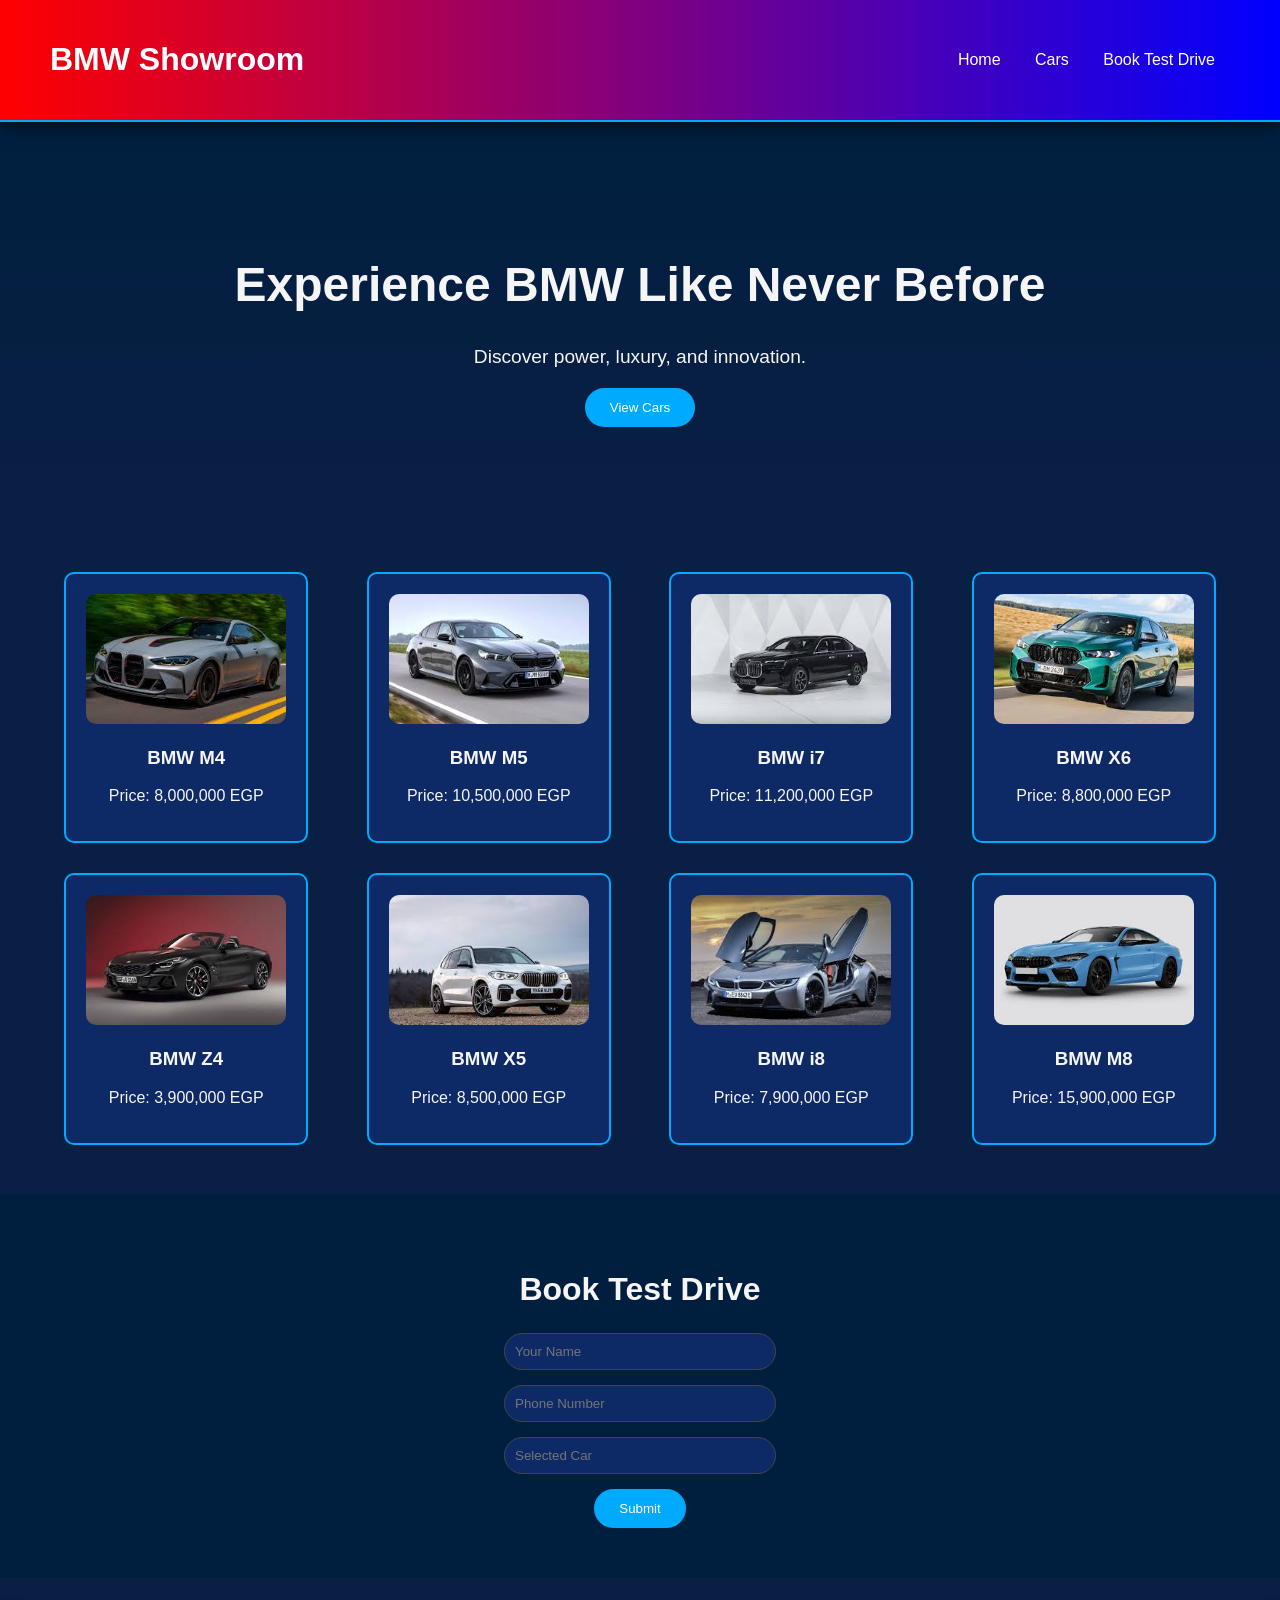
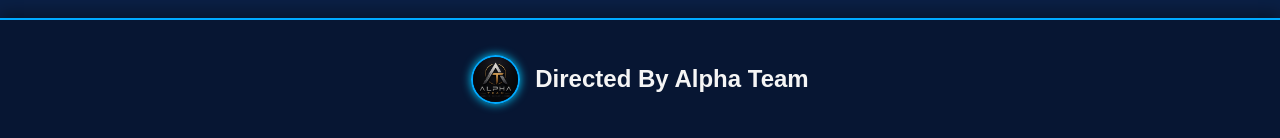
==== index.html @ 8eb16bd1 "Add files via upload" ====
<!DOCTYPE html>
<html lang="en">
<head>
<meta charset="UTF-8">
<meta name="viewport" content="width=device-width, initial-scale=1.0">
<title>BMW Showroom</title>
<link rel="stylesheet" href="style.css">
</head>

<body>

<div id="loader">
<img src="bmw.png">
<div class="loading-bar"></div>
</div>

<header>
<h1>BMW Showroom</h1>
<nav>
<a href="#">Home</a>
<a href="#cars">Cars</a>
<a href="#book">Book Test Drive</a>
</nav>
</header>

<section class="hero">
<h2>Experience BMW Like Never Before</h2>
<p>Discover power, luxury, and innovation.</p>

<button onclick="document.getElementById('cars').scrollIntoView({behavior:'smooth'})">
View Cars
</button>
</section>

<section id="cars" class="cars">

<div class="car" onmouseenter="showDetails(this,'BMW M4')">
<img src="M4.jpg">
<h3>BMW M4</h3>
<p>Price: 8,000,000 EGP</p>
<div class="details"></div>
</div>

<div class="car" onmouseenter="showDetails(this,'BMW M5')">
<img src="M5.jpg">
<h3>BMW M5</h3>
<p>Price: 10,500,000 EGP</p>
<div class="details"></div>
</div>

<div class="car" onmouseenter="showDetails(this,'BMW i7')">
<img src=" I7.jpg">
<h3>BMW i7</h3>
<p>Price: 11,200,000 EGP</p>
<div class="details"></div>
</div>

<div class="car" onmouseenter="showDetails(this,'BMW X6')">
<img src="X6.jpg">
<h3>BMW X6</h3>
<p>Price: 8,800,000 EGP</p>
<div class="details"></div>
</div>

<div class="car" onmouseenter="showDetails(this,'BMW Z4')">
<img src="Z4.jpg">
<h3>BMW Z4</h3>
<p>Price: 3,900,000 EGP</p>
<div class="details"></div>
</div>

<div class="car" onmouseenter="showDetails(this,'BMW X5')">
<img src="X5.jpg">
<h3>BMW X5</h3>
<p>Price: 8,500,000 EGP</p>
<div class="details"></div>
</div>

<div class="car" onmouseenter="showDetails(this,'BMW i8')">
<img src="I8.jpg">
<h3>BMW i8</h3>
<p>Price: 7,900,000 EGP</p>
<div class="details"></div>
</div>

<div class="car" onmouseenter="showDetails(this,'BMW M8')">
<img src="M8.jpg">
<h3>BMW M8</h3>
<p>Price: 15,900,000 EGP</p>
<div class="details"></div>
</div>

</section>

<section id="book" class="booking">

<h2>Book Test Drive</h2>

<form action="book.php" method="post">

<input type="text" name="name" placeholder="Your Name" required>
<input type="text" name="phone" placeholder="Phone Number" required>
<input type="text" name="car" id="carInput" placeholder="Selected Car" required>

<button type="submit">Submit</button>

</form>

</section>

<footer>
<div class="footer-content">
<img src="logo.jpg" alt="logo">
<h2>Directed By Alpha Team</h2>
</div>
</footer>
 
<div id="popup" class="popup">
    <div class="popup-box">
        <h2>🚗 Car Booked Successfully!</h2>
        <p>Your BMW has been reserved.</p>
        <button onclick="closePopup()">OK</button>
    </div>
</div>

<script>

function showDetails(element, car){

let info="";

switch(car){
case "BMW M4":
info="Engine: 3.0L Twin Turbo | 503 HP | 0-100: 3.8s";
break;

case "BMW M5":
info="4.4L V8 Twin Turbo | 617 HP | 0-100: 3.2s";
break;

case "BMW i7":
info="Electric Luxury Sedan | Range: 625 km | 536 HP";
break;

case "BMW X6":
info="Sport SUV | 335 HP | 3.0L Turbo";
break;

case "BMW Z4":
info="Roadster | 255 HP | 2.0L Turbo";
break;

case "BMW X5":
info="Luxury SUV | 375 HP | 3.0L Turbo";
break;

case "BMW i8":
info="Hybrid Supercar | 369 HP";
break;

case "BMW M8":
info="V8 Twin Turbo | 617 HP | 0-100: 3.0s";
break;
}

document.querySelectorAll(".details").forEach(d=>{
d.style.display="none";
d.innerHTML="";
});

let box = element.querySelector(".details");
box.innerHTML = info;
box.style.display = "block";

document.getElementById("carInput").value = car;
}
 
window.addEventListener("load",function(){
setTimeout(function(){
document.getElementById("loader").style.display="none";
},1200);
});
 
function showPopup(){
document.getElementById("popup").style.display="flex";

setTimeout(()=>{
window.location.href="index.html";
},3000);
}

function closePopup(){
document.getElementById("popup").style.display="none";
}
 
const params = new URLSearchParams(window.location.search);

if(params.get("success") == "1"){
showPopup();
}

</script>

</body>
</html>
---- style.css ----
body{
margin:0;
font-family:Arial,sans-serif;
background:#0a1f44;
color:whitesmoke;
scroll-behavior:smooth;
}

a{
text-decoration:none;
color:white;
}
 
header{
display:flex;
justify-content:space-between;
align-items:center;
padding:20px 50px;
background:linear-gradient(90deg,#ff0000,#0000ff);
position:sticky;
top:0;
z-index:1000;
border-bottom:2px solid #00aaff;
backdrop-filter:blur(8px);
box-shadow:0 5px 15px rgba(0,0,0,0.5);
}

header h1{
color:white;
}

nav a{
color:white;
margin:0 15px;
transition:0.3s;
}

nav a:hover{
color:#00aaff;
}

/* HERO */
.hero{
height:400px;
display:flex;
flex-direction:column;
justify-content:center;
align-items:center;
background:linear-gradient(#001f3f,#0a1f44);
animation:fadeIn 4s;
text-align:center;
}

.hero h2{
font-size:3rem;
margin-bottom:15px;
}

.hero p{
font-size:1.2rem;
margin-bottom:20px;
}

.hero button{
background:#00aaff;
border:none;
padding:12px 25px;
color:white;
cursor:pointer;
border-radius:50px;
transition:0.4s;
position:relative;
overflow:hidden;
}

.hero button:hover{
background:#3ab0ff;
transform:scale(1.05);
}

button::after{
content:"";
position:absolute;
left:-100%;
top:0;
width:100%;
height:100%;
background:rgba(255,255,255,0.2);
transition:0.5s;
}

button:hover::after{
left:100%;
}

 
.cars{
display:grid;
grid-template-columns:repeat(4,1fr);
gap:30px;
padding:50px;
justify-items:center;
}

.car{
background:#0d2a66;
padding:20px;
border-radius:10px;
text-align:center;
transition:transform 0.3s,box-shadow 0.3s;
border:2px solid #00aaff;
animation:carFade 4s ease forwards;
opacity:0;
cursor:pointer;
position:relative;
}

.car:nth-child(1){animation-delay:0.1s;}
.car:nth-child(2){animation-delay:0.2s;}
.car:nth-child(3){animation-delay:0.3s;}
.car:nth-child(4){animation-delay:0.4s;}
.car:nth-child(5){animation-delay:0.5s;}
.car:nth-child(6){animation-delay:0.6s;}
.car:nth-child(7){animation-delay:0.7s;}
.car:nth-child(8){animation-delay:0.8s;}

.car:hover{
transform:scale(1.05);
box-shadow:0 0 25px #00ccff;
}

.car img{
width:200px;
height:130px;
object-fit:cover;
border-radius:10px;
transition:0.3s;
}

.car img:hover{
filter:brightness(1.3);
box-shadow:0 0 20px #00ccff;
}
 
.details{
display:none;
margin-top:12px;
padding:12px;
background:rgba(0,0,0,0.35);
border:1px solid #00aaff;
border-radius:10px;
font-size:13px;
line-height:1.6;
color:#e6f7ff;
animation:detailsFade 0.4s ease;
box-shadow:0 0 15px rgba(0,170,255,0.2);
}

@keyframes detailsFade{
from{opacity:0;transform:translateY(-10px);}
to{opacity:1;transform:translateY(0);}
}
 
.car.active{
box-shadow:0 0 25px #00ccff;
border-color:#3ab0ff;
}
 
.booking{
text-align:center;
padding:50px;
background:#001f3f;
}

.booking h2{
margin-bottom:25px;
font-size:2rem;
}

.booking form{
display:flex;
flex-direction:column;
align-items:center;
gap:15px;
}

.booking input{
padding:10px;
width:250px;
border-radius:50px;
border:1px solid #444;
background:#0d2a66;
color:white;
transition:0.3s;
}

.booking input:hover{
transform:scale(1.05);
}

.booking input:focus{
border-color:#00aaff;
outline:none;
}

.booking button{
background:#00aaff;
border:none;
padding:12px 25px;
color:white;
cursor:pointer;
border-radius:50px;
transition:0.4s;
}

.booking button:hover{
background:#3ab0ff;
transform:scale(1.05);
}
 
footer{
text-align:center;
padding:25px;
background:#071633;
margin-top:40px;
border-top:2px solid #00aaff;
box-shadow:0 -5px 15px rgba(0,0,0,0.4);
}

.footer-content{
display:flex;
justify-content:center;
align-items:center;
gap:15px;
}

.footer-content img{
width:45px;
height:45px;
object-fit:contain;
border-radius:50%;
border:2px solid #00aaff;
box-shadow:0 0 10px #00ccff;
}
 
::-webkit-scrollbar{
width:10px;
}

::-webkit-scrollbar-track{
background:#0a1f44;
}

::-webkit-scrollbar-thumb{
background:#00aaff;
border-radius:10px;
}

::-webkit-scrollbar-thumb:hover{
background:#3ab0ff;
}
 
@keyframes fadeIn{
from{opacity:0;}
to{opacity:1;}
}

@keyframes carFade{
from{opacity:0;transform:translateY(40px);}
to{opacity:1;transform:translateY(0);}
}
 
#loader{
position:fixed;
top:0;
left:0;
width:100%;
height:100%;
background:#0a1f44;
display:flex;
flex-direction:column;
justify-content:center;
align-items:center;
z-index:3000;
transition:opacity 0.5s;
}

#loader img{
width:130px;
margin-bottom:30px;
animation:logoFade 2s ease-in-out infinite;
}

.loading-bar{
width:220px;
height:4px;
background:#1a3c6b;
border-radius:5px;
overflow:hidden;
position:relative;
}

.loading-bar::before{
content:"";
position:absolute;
left:-100%;
top:0;
width:100%;
height:100%;
background:#00aaff;
animation:loading 1.5s linear infinite;
}

@keyframes loading{
0%{left:-100%;}
100%{left:100%;}
}

@keyframes logoFade{
0%{opacity:0.4; transform:scale(0.9);}
50%{opacity:1; transform:scale(1);}
100%{opacity:0.4; transform:scale(0.9);}
}
 

.popup{
position:fixed;
top:0;
left:0;
width:100%;
height:100%;
background:rgba(0,0,0,0.75);
display:none;
justify-content:center;
align-items:center;
z-index:9999;
backdrop-filter:blur(6px);
}

.popup-box{
background:linear-gradient(135deg,#0d2a66,#071633);
padding:35px;
border-radius:15px;
text-align:center;
border:2px solid #00aaff;
box-shadow:0 0 25px #00ccff, 0 0 40px rgba(255,0,0,0.2);
animation:pop 0.3s ease;
min-width:280px;
}

.popup-box h2{
color:white;
margin-bottom:10px;
font-size:20px;
text-shadow:0 0 10px #00aaff;
}

.popup-box p{
color:#aaa;
margin-bottom:20px;
font-size:14px;
}

.popup-box button{
padding:10px 25px;
border:none;
border-radius:30px;
background:linear-gradient(90deg,#ff0000,#0000ff);
color:white;
cursor:pointer;
transition:0.3s;
box-shadow:0 0 10px #00aaff;
}

.popup-box button:hover{
transform:scale(1.05);
box-shadow:0 0 20px #00ccff;
}

@keyframes pop{
from{transform:scale(0.5);opacity:0;}
to{transform:scale(1);opacity:1;}
}
 
@media (max-width:900px){
.cars{
grid-template-columns:1fr;
}
}
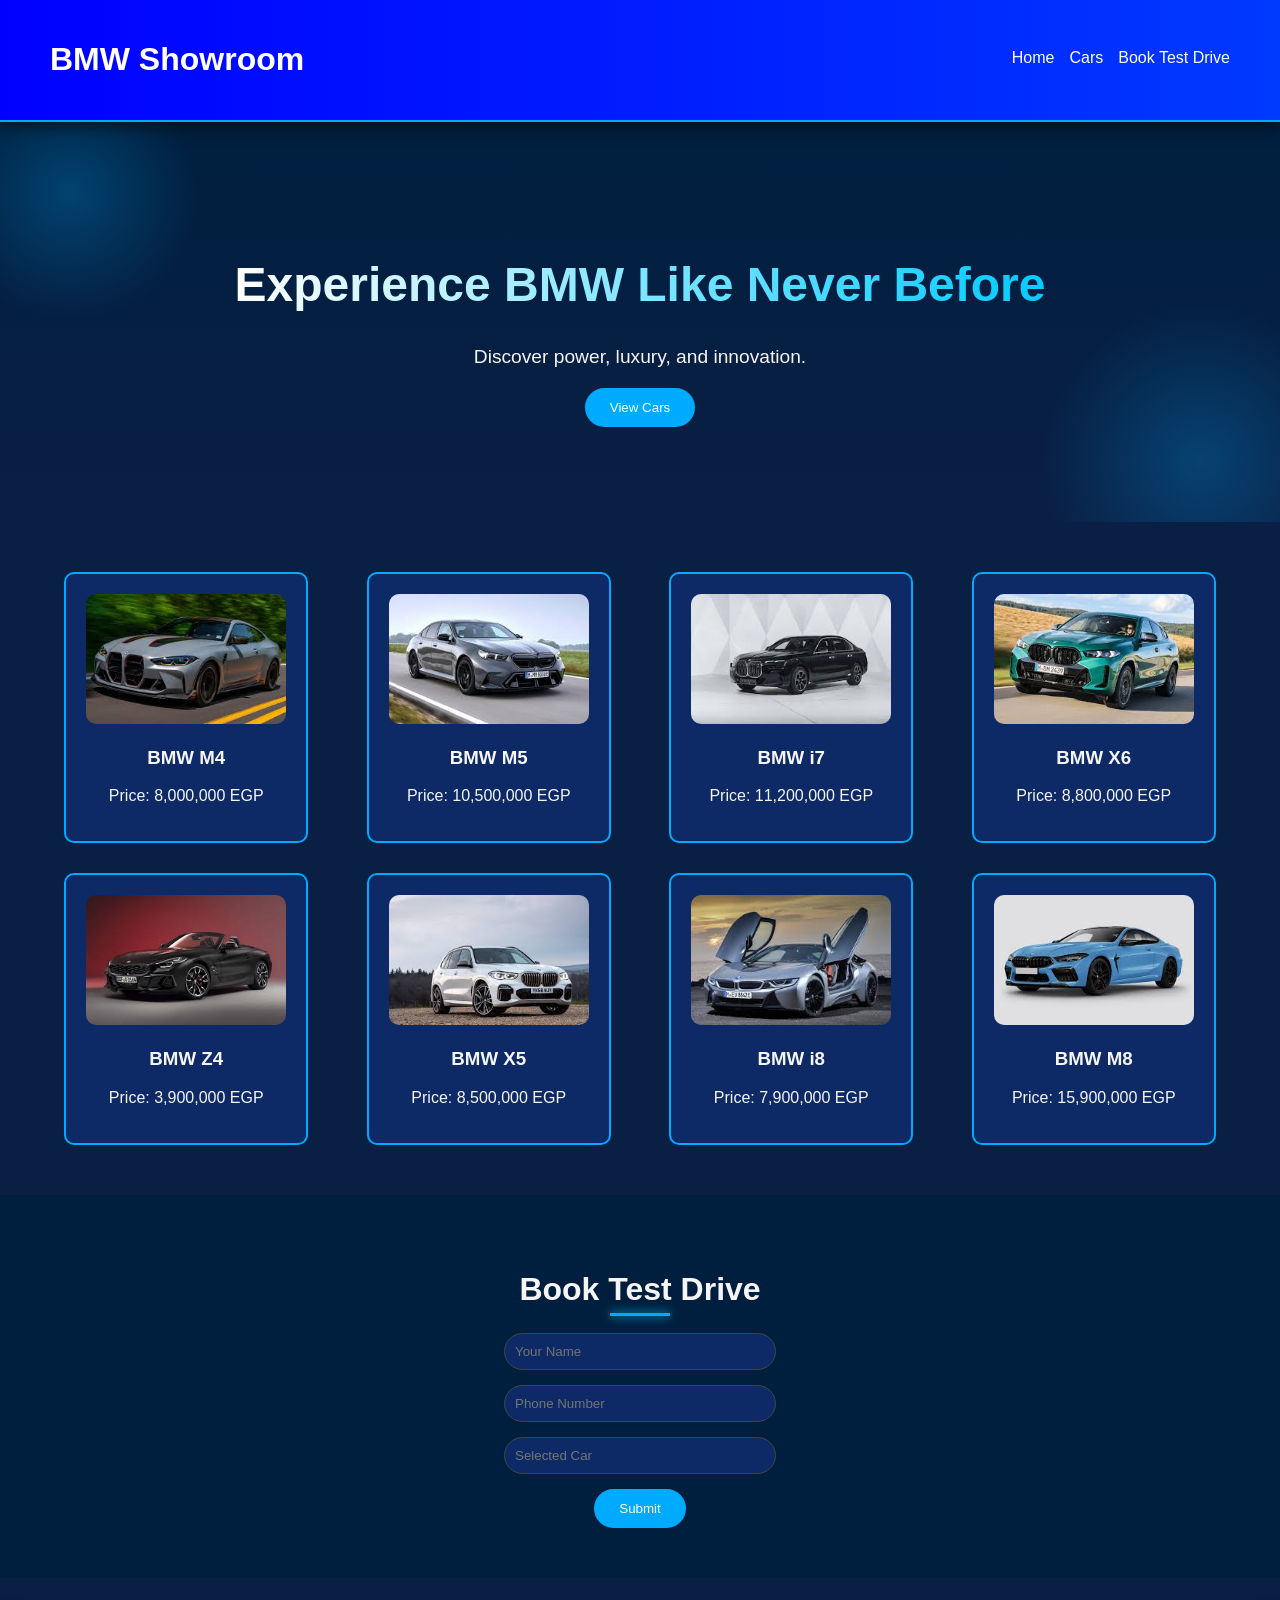
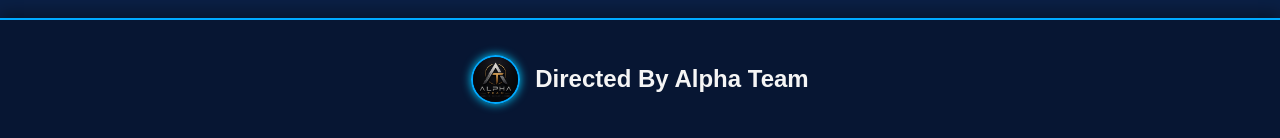
==== commit 084ec8b8: "index.html" ====
--- a/index.html
+++ b/index.html
@@ -96,7 +96,7 @@
 
 <h2>Book Test Drive</h2>
 
-<form action="book.php" method="post">
+<form id="bookingForm">
 
 <input type="text" name="name" placeholder="Your Name" required>
 <input type="text" name="phone" placeholder="Phone Number" required>
@@ -183,23 +183,35 @@
  
 function showPopup(){
 document.getElementById("popup").style.display="flex";
-
-setTimeout(()=>{
-window.location.href="index.html";
-},3000);
 }
 
 function closePopup(){
 document.getElementById("popup").style.display="none";
-}
- 
-const params = new URLSearchParams(window.location.search);
-
-if(params.get("success") == "1"){
-showPopup();
-}
+document.getElementById("bookingForm").reset();
+}
+
+document.getElementById("bookingForm").addEventListener("submit", function(e){
+    e.preventDefault();
+
+    const name = this.querySelector('input[name="name"]').value;
+    const phone = this.querySelector('input[name="phone"]').value;
+    const car = this.querySelector('input[name="car"]').value;
+
+    const bookingData = {
+        name: name,
+        phone: phone,
+        car: car,
+        time: new Date().toLocaleString()
+    };
+
+    let bookings = JSON.parse(localStorage.getItem("bmwBookings")) || [];
+    bookings.push(bookingData);
+    localStorage.setItem("bmwBookings", JSON.stringify(bookings));
+
+    showPopup();
+});
 
 </script>
 
 </body>
-</html>+</html>
--- a/style.css
+++ b/style.css
@@ -1,389 +1,671 @@
-body{
-margin:0;
-font-family:Arial,sans-serif;
-background:#0a1f44;
-color:whitesmoke;
-scroll-behavior:smooth;
-}
-
-a{
-text-decoration:none;
-color:white;
-}
- 
-header{
-display:flex;
-justify-content:space-between;
-align-items:center;
-padding:20px 50px;
-background:linear-gradient(90deg,#ff0000,#0000ff);
-position:sticky;
-top:0;
-z-index:1000;
-border-bottom:2px solid #00aaff;
-backdrop-filter:blur(8px);
-box-shadow:0 5px 15px rgba(0,0,0,0.5);
-}
-
-header h1{
-color:white;
-}
-
-nav a{
-color:white;
-margin:0 15px;
-transition:0.3s;
-}
-
-nav a:hover{
-color:#00aaff;
-}
-
-/* HERO */
-.hero{
-height:400px;
-display:flex;
-flex-direction:column;
-justify-content:center;
-align-items:center;
-background:linear-gradient(#001f3f,#0a1f44);
-animation:fadeIn 4s;
-text-align:center;
-}
-
-.hero h2{
-font-size:3rem;
-margin-bottom:15px;
-}
-
-.hero p{
-font-size:1.2rem;
-margin-bottom:20px;
-}
-
-.hero button{
-background:#00aaff;
-border:none;
-padding:12px 25px;
-color:white;
-cursor:pointer;
-border-radius:50px;
-transition:0.4s;
-position:relative;
-overflow:hidden;
-}
-
-.hero button:hover{
-background:#3ab0ff;
-transform:scale(1.05);
-}
-
-button::after{
-content:"";
-position:absolute;
-left:-100%;
-top:0;
-width:100%;
-height:100%;
-background:rgba(255,255,255,0.2);
-transition:0.5s;
-}
-
-button:hover::after{
-left:100%;
-}
-
- 
-.cars{
-display:grid;
-grid-template-columns:repeat(4,1fr);
-gap:30px;
-padding:50px;
-justify-items:center;
-}
-
-.car{
-background:#0d2a66;
-padding:20px;
-border-radius:10px;
-text-align:center;
-transition:transform 0.3s,box-shadow 0.3s;
-border:2px solid #00aaff;
-animation:carFade 4s ease forwards;
-opacity:0;
-cursor:pointer;
-position:relative;
-}
-
-.car:nth-child(1){animation-delay:0.1s;}
-.car:nth-child(2){animation-delay:0.2s;}
-.car:nth-child(3){animation-delay:0.3s;}
-.car:nth-child(4){animation-delay:0.4s;}
-.car:nth-child(5){animation-delay:0.5s;}
-.car:nth-child(6){animation-delay:0.6s;}
-.car:nth-child(7){animation-delay:0.7s;}
-.car:nth-child(8){animation-delay:0.8s;}
-
-.car:hover{
-transform:scale(1.05);
-box-shadow:0 0 25px #00ccff;
-}
-
-.car img{
-width:200px;
-height:130px;
-object-fit:cover;
-border-radius:10px;
-transition:0.3s;
-}
-
-.car img:hover{
-filter:brightness(1.3);
-box-shadow:0 0 20px #00ccff;
-}
- 
-.details{
-display:none;
-margin-top:12px;
-padding:12px;
-background:rgba(0,0,0,0.35);
-border:1px solid #00aaff;
-border-radius:10px;
-font-size:13px;
-line-height:1.6;
-color:#e6f7ff;
-animation:detailsFade 0.4s ease;
-box-shadow:0 0 15px rgba(0,170,255,0.2);
-}
-
-@keyframes detailsFade{
-from{opacity:0;transform:translateY(-10px);}
-to{opacity:1;transform:translateY(0);}
-}
- 
-.car.active{
-box-shadow:0 0 25px #00ccff;
-border-color:#3ab0ff;
-}
- 
-.booking{
-text-align:center;
-padding:50px;
-background:#001f3f;
-}
-
-.booking h2{
-margin-bottom:25px;
-font-size:2rem;
-}
-
-.booking form{
-display:flex;
-flex-direction:column;
-align-items:center;
-gap:15px;
-}
-
-.booking input{
-padding:10px;
-width:250px;
-border-radius:50px;
-border:1px solid #444;
-background:#0d2a66;
-color:white;
-transition:0.3s;
-}
-
-.booking input:hover{
-transform:scale(1.05);
-}
-
-.booking input:focus{
-border-color:#00aaff;
-outline:none;
-}
-
-.booking button{
-background:#00aaff;
-border:none;
-padding:12px 25px;
-color:white;
-cursor:pointer;
-border-radius:50px;
-transition:0.4s;
-}
-
-.booking button:hover{
-background:#3ab0ff;
-transform:scale(1.05);
-}
- 
-footer{
-text-align:center;
-padding:25px;
-background:#071633;
-margin-top:40px;
-border-top:2px solid #00aaff;
-box-shadow:0 -5px 15px rgba(0,0,0,0.4);
-}
-
-.footer-content{
-display:flex;
-justify-content:center;
-align-items:center;
-gap:15px;
-}
-
-.footer-content img{
-width:45px;
-height:45px;
-object-fit:contain;
-border-radius:50%;
-border:2px solid #00aaff;
-box-shadow:0 0 10px #00ccff;
-}
- 
-::-webkit-scrollbar{
-width:10px;
-}
-
-::-webkit-scrollbar-track{
-background:#0a1f44;
-}
-
-::-webkit-scrollbar-thumb{
-background:#00aaff;
-border-radius:10px;
-}
-
-::-webkit-scrollbar-thumb:hover{
-background:#3ab0ff;
-}
- 
-@keyframes fadeIn{
-from{opacity:0;}
-to{opacity:1;}
-}
-
-@keyframes carFade{
-from{opacity:0;transform:translateY(40px);}
-to{opacity:1;transform:translateY(0);}
-}
- 
-#loader{
-position:fixed;
-top:0;
-left:0;
-width:100%;
-height:100%;
-background:#0a1f44;
-display:flex;
-flex-direction:column;
-justify-content:center;
-align-items:center;
-z-index:3000;
-transition:opacity 0.5s;
-}
-
-#loader img{
-width:130px;
-margin-bottom:30px;
-animation:logoFade 2s ease-in-out infinite;
-}
-
-.loading-bar{
-width:220px;
-height:4px;
-background:#1a3c6b;
-border-radius:5px;
-overflow:hidden;
-position:relative;
-}
-
-.loading-bar::before{
-content:"";
-position:absolute;
-left:-100%;
-top:0;
-width:100%;
-height:100%;
-background:#00aaff;
-animation:loading 1.5s linear infinite;
-}
-
-@keyframes loading{
-0%{left:-100%;}
-100%{left:100%;}
-}
-
-@keyframes logoFade{
-0%{opacity:0.4; transform:scale(0.9);}
-50%{opacity:1; transform:scale(1);}
-100%{opacity:0.4; transform:scale(0.9);}
-}
- 
-
-.popup{
-position:fixed;
-top:0;
-left:0;
-width:100%;
-height:100%;
-background:rgba(0,0,0,0.75);
-display:none;
-justify-content:center;
-align-items:center;
-z-index:9999;
-backdrop-filter:blur(6px);
-}
-
-.popup-box{
-background:linear-gradient(135deg,#0d2a66,#071633);
-padding:35px;
-border-radius:15px;
-text-align:center;
-border:2px solid #00aaff;
-box-shadow:0 0 25px #00ccff, 0 0 40px rgba(255,0,0,0.2);
-animation:pop 0.3s ease;
-min-width:280px;
-}
-
-.popup-box h2{
-color:white;
-margin-bottom:10px;
-font-size:20px;
-text-shadow:0 0 10px #00aaff;
-}
-
-.popup-box p{
-color:#aaa;
-margin-bottom:20px;
-font-size:14px;
-}
-
-.popup-box button{
-padding:10px 25px;
-border:none;
-border-radius:30px;
-background:linear-gradient(90deg,#ff0000,#0000ff);
-color:white;
-cursor:pointer;
-transition:0.3s;
-box-shadow:0 0 10px #00aaff;
-}
-
-.popup-box button:hover{
-transform:scale(1.05);
-box-shadow:0 0 20px #00ccff;
-}
-
-@keyframes pop{
-from{transform:scale(0.5);opacity:0;}
-to{transform:scale(1);opacity:1;}
-}
- 
-@media (max-width:900px){
-.cars{
-grid-template-columns:1fr;
-}
-}+/* ==========================================================================
+   Variables
+   ========================================================================== */
+:root{
+--color-bg-primary:#0a1f44;
+--color-bg-secondary:#001f3f;
+--color-bg-card:#0d2a66;
+--color-bg-footer:#071633;
+--color-accent:#00aaff;
+--color-accent-hover:#3ab0ff;
+--color-accent-glow:#00ccff;
+--color-text:whitesmoke;
+--color-text-muted:#cfd8e3;
+--color-header-start:#ff0000;
+--color-header-end:#0000ff;
+--radius-pill:50px;
+--radius-card:10px;
+--radius-popup:15px;
+--transition-fast:0.3s;
+--transition-medium:0.4s;
+--transition-slow:0.5s;
+--color-glow-pink:#ff00aa;
+}
+
+/* ==========================================================================
+   Base
+   ========================================================================== */
+body{
+margin:0;
+font-family:Arial,sans-serif;
+background:var(--color-bg-primary);
+color:var(--color-text);
+scroll-behavior:smooth;
+}
+
+a{
+text-decoration:none;
+color:white;
+}
+
+/* ==========================================================================
+   Header
+   ========================================================================== */
+header{
+display:flex;
+justify-content:space-between;
+align-items:center;
+padding:20px 50px;
+background:linear-gradient(270deg,var(--color-header-start),var(--color-accent),var(--color-header-end));
+background-size:600% 600%;
+animation:gradientShift 10s ease infinite;
+position:sticky;
+top:0;
+z-index:1000;
+border-bottom:2px solid var(--color-accent);
+backdrop-filter:blur(8px);
+box-shadow:0 5px 15px rgba(0,0,0,0.5);
+}
+
+@keyframes gradientShift{
+0%{background-position:0% 50%;}
+50%{background-position:100% 50%;}
+100%{background-position:0% 50%;}
+}
+
+header h1{
+color:white;
+position:relative;
+display:inline-block;
+}
+
+header h1::after{
+content:"";
+position:absolute;
+left:0;
+bottom:-4px;
+width:0%;
+height:2px;
+background:white;
+transition:width var(--transition-medium);
+}
+
+header h1:hover::after{
+width:100%;
+}
+
+nav{
+display:flex;
+gap:15px;
+}
+
+nav a{
+color:white;
+position:relative;
+padding-bottom:4px;
+transition:color var(--transition-fast);
+}
+
+nav a::before{
+content:"";
+position:absolute;
+left:50%;
+bottom:0;
+width:0;
+height:2px;
+background:var(--color-accent-glow);
+box-shadow:0 0 8px var(--color-accent-glow);
+transition:width var(--transition-fast),left var(--transition-fast);
+}
+
+nav a:hover,
+nav a:focus-visible{
+color:var(--color-accent);
+}
+
+nav a:hover::before,
+nav a:focus-visible::before{
+width:100%;
+left:0;
+}
+
+/* ==========================================================================
+   Hero
+   ========================================================================== */
+.hero{
+height:400px;
+display:flex;
+flex-direction:column;
+justify-content:center;
+align-items:center;
+background:linear-gradient(var(--color-bg-secondary),var(--color-bg-primary));
+animation:fadeIn 4s;
+text-align:center;
+padding:0 20px;
+position:relative;
+overflow:hidden;
+}
+
+.hero::before,
+.hero::after{
+content:"";
+position:absolute;
+border-radius:50%;
+background:radial-gradient(circle,rgba(0,170,255,0.25),transparent 70%);
+animation:floatBlob 8s ease-in-out infinite;
+pointer-events:none;
+}
+
+.hero::before{
+width:260px;
+height:260px;
+top:-60px;
+left:-60px;
+}
+
+.hero::after{
+width:320px;
+height:320px;
+bottom:-100px;
+right:-80px;
+animation-delay:2s;
+animation-direction:reverse;
+}
+
+@keyframes floatBlob{
+0%,100%{transform:translate(0,0) scale(1);}
+50%{transform:translate(30px,-20px) scale(1.1);}
+}
+
+.hero h2{
+font-size:3rem;
+margin-bottom:15px;
+position:relative;
+background:linear-gradient(90deg,white,var(--color-accent-glow),white);
+background-size:200% auto;
+-webkit-background-clip:text;
+background-clip:text;
+color:transparent;
+animation:shineText 5s linear infinite;
+}
+
+@keyframes shineText{
+0%{background-position:0% center;}
+100%{background-position:200% center;}
+}
+
+.hero p{
+font-size:1.2rem;
+margin-bottom:20px;
+position:relative;
+animation:fadeIn 2.5s ease;
+}
+
+.hero button{
+background:var(--color-accent);
+border:none;
+padding:12px 25px;
+color:white;
+cursor:pointer;
+border-radius:var(--radius-pill);
+transition:background var(--transition-medium),transform var(--transition-medium);
+position:relative;
+overflow:hidden;
+animation:pulseGlow 2.5s ease-in-out infinite;
+}
+
+@keyframes pulseGlow{
+0%,100%{box-shadow:0 0 0 0 rgba(0,170,255,0.5);}
+50%{box-shadow:0 0 0 12px rgba(0,170,255,0);}
+}
+
+.hero button:hover,
+.hero button:focus-visible{
+background:var(--color-accent-hover);
+transform:scale(1.05);
+animation-play-state:paused;
+}
+
+button::after{
+content:"";
+position:absolute;
+left:-100%;
+top:0;
+width:100%;
+height:100%;
+background:rgba(255,255,255,0.2);
+transition:left var(--transition-slow);
+}
+
+button:hover::after{
+left:100%;
+}
+
+/* ==========================================================================
+   Cars grid
+   ========================================================================== */
+.cars{
+display:grid;
+grid-template-columns:repeat(4,1fr);
+gap:30px;
+padding:50px;
+justify-items:center;
+}
+
+.car{
+background:var(--color-bg-card);
+padding:20px;
+border-radius:var(--radius-card);
+text-align:center;
+transition:transform var(--transition-fast),box-shadow var(--transition-fast);
+border:2px solid var(--color-accent);
+animation:carFade 0.6s ease forwards;
+opacity:0;
+cursor:pointer;
+position:relative;
+overflow:hidden;
+transform-style:preserve-3d;
+}
+
+.car::before{
+content:"";
+position:absolute;
+top:0;
+left:-150%;
+width:60%;
+height:100%;
+background:linear-gradient(120deg,transparent,rgba(255,255,255,0.15),transparent);
+transform:skewX(-20deg);
+transition:left 0.7s ease;
+pointer-events:none;
+}
+
+.car:hover::before{
+left:150%;
+}
+
+.car:nth-child(1){animation-delay:0.1s;}
+.car:nth-child(2){animation-delay:0.2s;}
+.car:nth-child(3){animation-delay:0.3s;}
+.car:nth-child(4){animation-delay:0.4s;}
+.car:nth-child(5){animation-delay:0.5s;}
+.car:nth-child(6){animation-delay:0.6s;}
+.car:nth-child(7){animation-delay:0.7s;}
+.car:nth-child(8){animation-delay:0.8s;}
+
+.car:hover,
+.car:focus-within{
+transform:scale(1.05) rotate(-0.5deg);
+box-shadow:0 0 25px var(--color-accent-glow);
+}
+
+.car img{
+width:200px;
+height:130px;
+object-fit:cover;
+border-radius:var(--radius-card);
+transition:filter var(--transition-fast),box-shadow var(--transition-fast),transform var(--transition-fast);
+}
+
+.car img:hover{
+filter:brightness(1.3);
+box-shadow:0 0 20px var(--color-accent-glow);
+transform:scale(1.03);
+}
+
+/* Optional: add class="skeleton" to an img wrapper while images are loading */
+.skeleton{
+background:linear-gradient(90deg,#0d2a66 25%,#173a7d 37%,#0d2a66 63%);
+background-size:400% 100%;
+animation:skeletonShimmer 1.4s ease infinite;
+border-radius:var(--radius-card);
+}
+
+@keyframes skeletonShimmer{
+0%{background-position:100% 50%;}
+100%{background-position:0% 50%;}
+}
+
+.details{
+display:none;
+margin-top:12px;
+padding:12px;
+background:rgba(0,0,0,0.35);
+border:1px solid var(--color-accent);
+border-radius:var(--radius-card);
+font-size:13px;
+line-height:1.6;
+color:#e6f7ff;
+animation:detailsFade 0.4s ease;
+box-shadow:0 0 15px rgba(0,170,255,0.2);
+}
+
+@keyframes detailsFade{
+from{opacity:0;transform:translateY(-10px);}
+to{opacity:1;transform:translateY(0);}
+}
+
+.car.active{
+box-shadow:0 0 25px var(--color-accent-glow);
+border-color:var(--color-accent-hover);
+}
+
+/* ==========================================================================
+   Booking
+   ========================================================================== */
+.booking{
+text-align:center;
+padding:50px;
+background:var(--color-bg-secondary);
+position:relative;
+}
+
+.booking h2{
+margin-bottom:25px;
+font-size:2rem;
+position:relative;
+display:inline-block;
+}
+
+.booking h2::after{
+content:"";
+position:absolute;
+left:50%;
+bottom:-8px;
+width:0;
+height:3px;
+background:var(--color-accent);
+box-shadow:0 0 10px var(--color-accent-glow);
+transform:translateX(-50%);
+animation:growLine 1.2s ease forwards;
+animation-delay:0.3s;
+}
+
+@keyframes growLine{
+to{width:60px;}
+}
+
+.booking form{
+display:flex;
+flex-direction:column;
+align-items:center;
+gap:15px;
+}
+
+.booking input{
+padding:10px;
+width:250px;
+max-width:100%;
+border-radius:var(--radius-pill);
+border:1px solid #444;
+background:var(--color-bg-card);
+color:white;
+transition:transform var(--transition-fast),border-color var(--transition-fast);
+}
+
+.booking input:hover{
+transform:scale(1.05);
+}
+
+.booking input:focus-visible{
+border-color:var(--color-accent);
+outline:none;
+}
+
+.booking button{
+background:var(--color-accent);
+border:none;
+padding:12px 25px;
+color:white;
+cursor:pointer;
+border-radius:var(--radius-pill);
+transition:background var(--transition-medium),transform var(--transition-medium);
+}
+
+.booking button:hover,
+.booking button:focus-visible{
+background:var(--color-accent-hover);
+transform:scale(1.05);
+}
+
+/* ==========================================================================
+   Footer
+   ========================================================================== */
+footer{
+text-align:center;
+padding:25px;
+background:var(--color-bg-footer);
+margin-top:40px;
+border-top:2px solid var(--color-accent);
+box-shadow:0 -5px 15px rgba(0,0,0,0.4);
+}
+
+.footer-content{
+display:flex;
+justify-content:center;
+align-items:center;
+gap:15px;
+flex-wrap:wrap;
+}
+
+.footer-content img{
+width:45px;
+height:45px;
+object-fit:contain;
+border-radius:50%;
+border:2px solid var(--color-accent);
+box-shadow:0 0 10px var(--color-accent-glow);
+transition:transform var(--transition-fast),box-shadow var(--transition-fast);
+}
+
+.footer-content img:hover{
+transform:translateY(-6px) rotate(8deg);
+box-shadow:0 6px 18px var(--color-accent-glow);
+}
+
+/* ==========================================================================
+   Scrollbar
+   ========================================================================== */
+::-webkit-scrollbar{
+width:10px;
+}
+
+::-webkit-scrollbar-track{
+background:var(--color-bg-primary);
+}
+
+::-webkit-scrollbar-thumb{
+background:var(--color-accent);
+border-radius:10px;
+}
+
+::-webkit-scrollbar-thumb:hover{
+background:var(--color-accent-hover);
+}
+
+/* ==========================================================================
+   Keyframes
+   ========================================================================== */
+@keyframes fadeIn{
+from{opacity:0;}
+to{opacity:1;}
+}
+
+@keyframes carFade{
+from{opacity:0;transform:translateY(40px);}
+to{opacity:1;transform:translateY(0);}
+}
+
+@keyframes loading{
+0%{left:-100%;}
+100%{left:100%;}
+}
+
+@keyframes logoFade{
+0%{opacity:0.4;transform:scale(0.9);}
+50%{opacity:1;transform:scale(1);}
+100%{opacity:0.4;transform:scale(0.9);}
+}
+
+@keyframes pop{
+from{transform:scale(0.5);opacity:0;}
+to{transform:scale(1);opacity:1;}
+}
+
+/* ==========================================================================
+   Loader
+   ========================================================================== */
+#loader{
+position:fixed;
+top:0;
+left:0;
+width:100%;
+height:100%;
+background:var(--color-bg-primary);
+display:flex;
+flex-direction:column;
+justify-content:center;
+align-items:center;
+z-index:3000;
+transition:opacity var(--transition-slow);
+}
+
+#loader img{
+width:130px;
+margin-bottom:30px;
+animation:logoFade 2s ease-in-out infinite;
+}
+
+.loading-bar{
+width:220px;
+max-width:80vw;
+height:4px;
+background:#1a3c6b;
+border-radius:5px;
+overflow:hidden;
+position:relative;
+}
+
+.loading-bar::before{
+content:"";
+position:absolute;
+left:-100%;
+top:0;
+width:100%;
+height:100%;
+background:var(--color-accent);
+animation:loading 1.5s linear infinite;
+}
+
+/* ==========================================================================
+   Popup
+   ========================================================================== */
+.popup{
+position:fixed;
+top:0;
+left:0;
+width:100%;
+height:100%;
+background:rgba(0,0,0,0.75);
+display:none;
+justify-content:center;
+align-items:center;
+z-index:9999;
+backdrop-filter:blur(6px);
+padding:20px;
+}
+
+.popup-box{
+background:linear-gradient(135deg,var(--color-bg-card),var(--color-bg-footer));
+padding:35px;
+border-radius:var(--radius-popup);
+text-align:center;
+border:2px solid var(--color-accent);
+box-shadow:0 0 25px var(--color-accent-glow), 0 0 40px rgba(0,170,255,0.2);
+animation:pop 0.4s cubic-bezier(0.34,1.56,0.64,1), borderPulse 3s ease-in-out infinite 0.4s;
+min-width:280px;
+max-width:90vw;
+}
+
+@keyframes borderPulse{
+0%,100%{border-color:var(--color-accent);}
+50%{border-color:var(--color-accent-hover);}
+}
+
+.popup-box h2{
+color:white;
+margin-bottom:10px;
+font-size:20px;
+text-shadow:0 0 10px var(--color-accent);
+}
+
+.popup-box p{
+color:var(--color-text-muted);
+margin-bottom:20px;
+font-size:14px;
+}
+
+.popup-box button{
+padding:10px 25px;
+border:none;
+border-radius:30px;
+background:var(--color-accent);
+color:white;
+cursor:pointer;
+transition:transform var(--transition-fast),box-shadow var(--transition-fast);
+box-shadow:0 0 10px var(--color-accent);
+}
+
+.popup-box button:hover,
+.popup-box button:focus-visible{
+transform:scale(1.05);
+box-shadow:0 0 20px var(--color-accent-glow);
+}
+
+/* ==========================================================================
+   Responsive
+   ========================================================================== */
+@media (max-width:900px){
+.cars{
+grid-template-columns:1fr;
+}
+}
+
+@media (max-width:600px){
+header{
+padding:15px 20px;
+flex-direction:column;
+gap:10px;
+}
+
+nav{
+flex-wrap:wrap;
+justify-content:center;
+gap:10px;
+}
+
+.hero{
+height:auto;
+padding:60px 15px;
+}
+
+.hero h2{
+font-size:2rem;
+}
+
+.hero p{
+font-size:1rem;
+}
+
+.cars{
+padding:25px 15px;
+gap:20px;
+}
+
+.booking{
+padding:30px 15px;
+}
+
+.booking input{
+width:100%;
+}
+}
+
+@media (prefers-reduced-motion:reduce){
+*{
+animation-duration:0.01ms !important;
+animation-iteration-count:1 !important;
+transition-duration:0.01ms !important;
+scroll-behavior:auto !important;
+}
+}
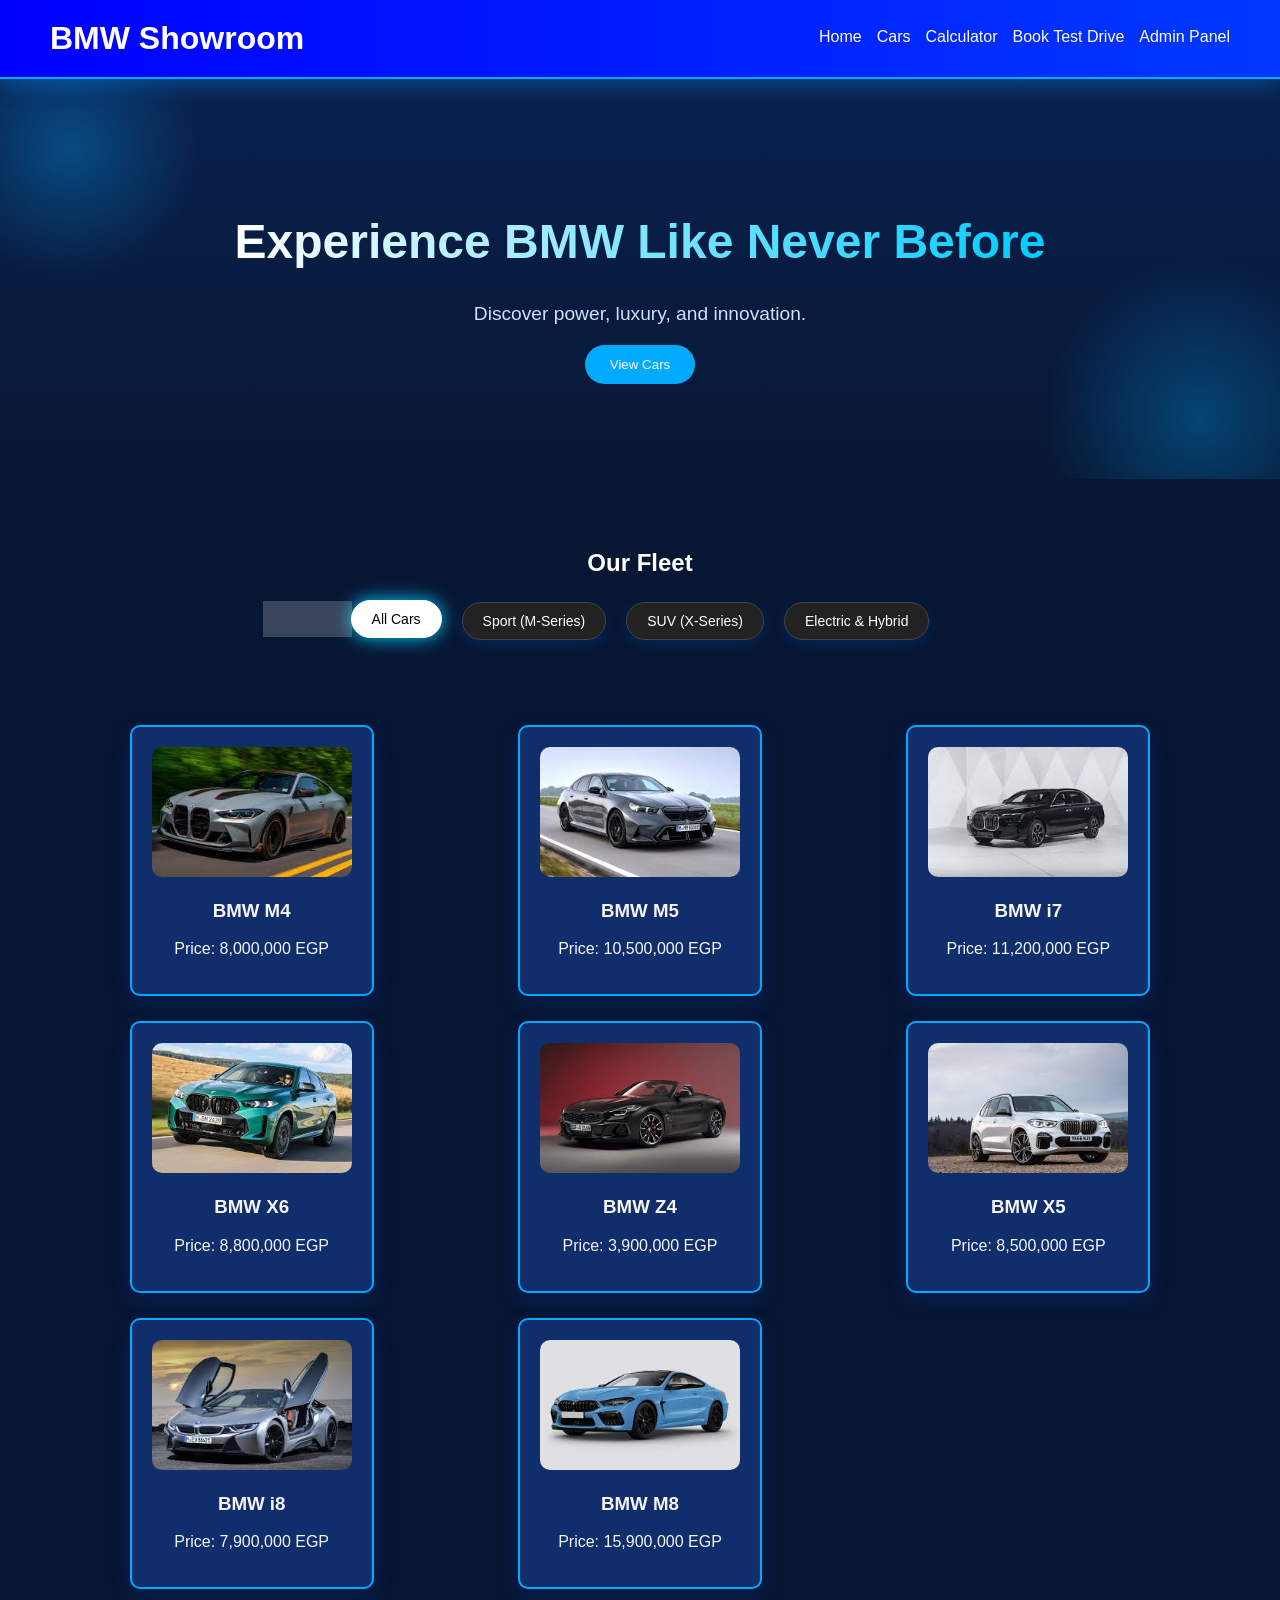
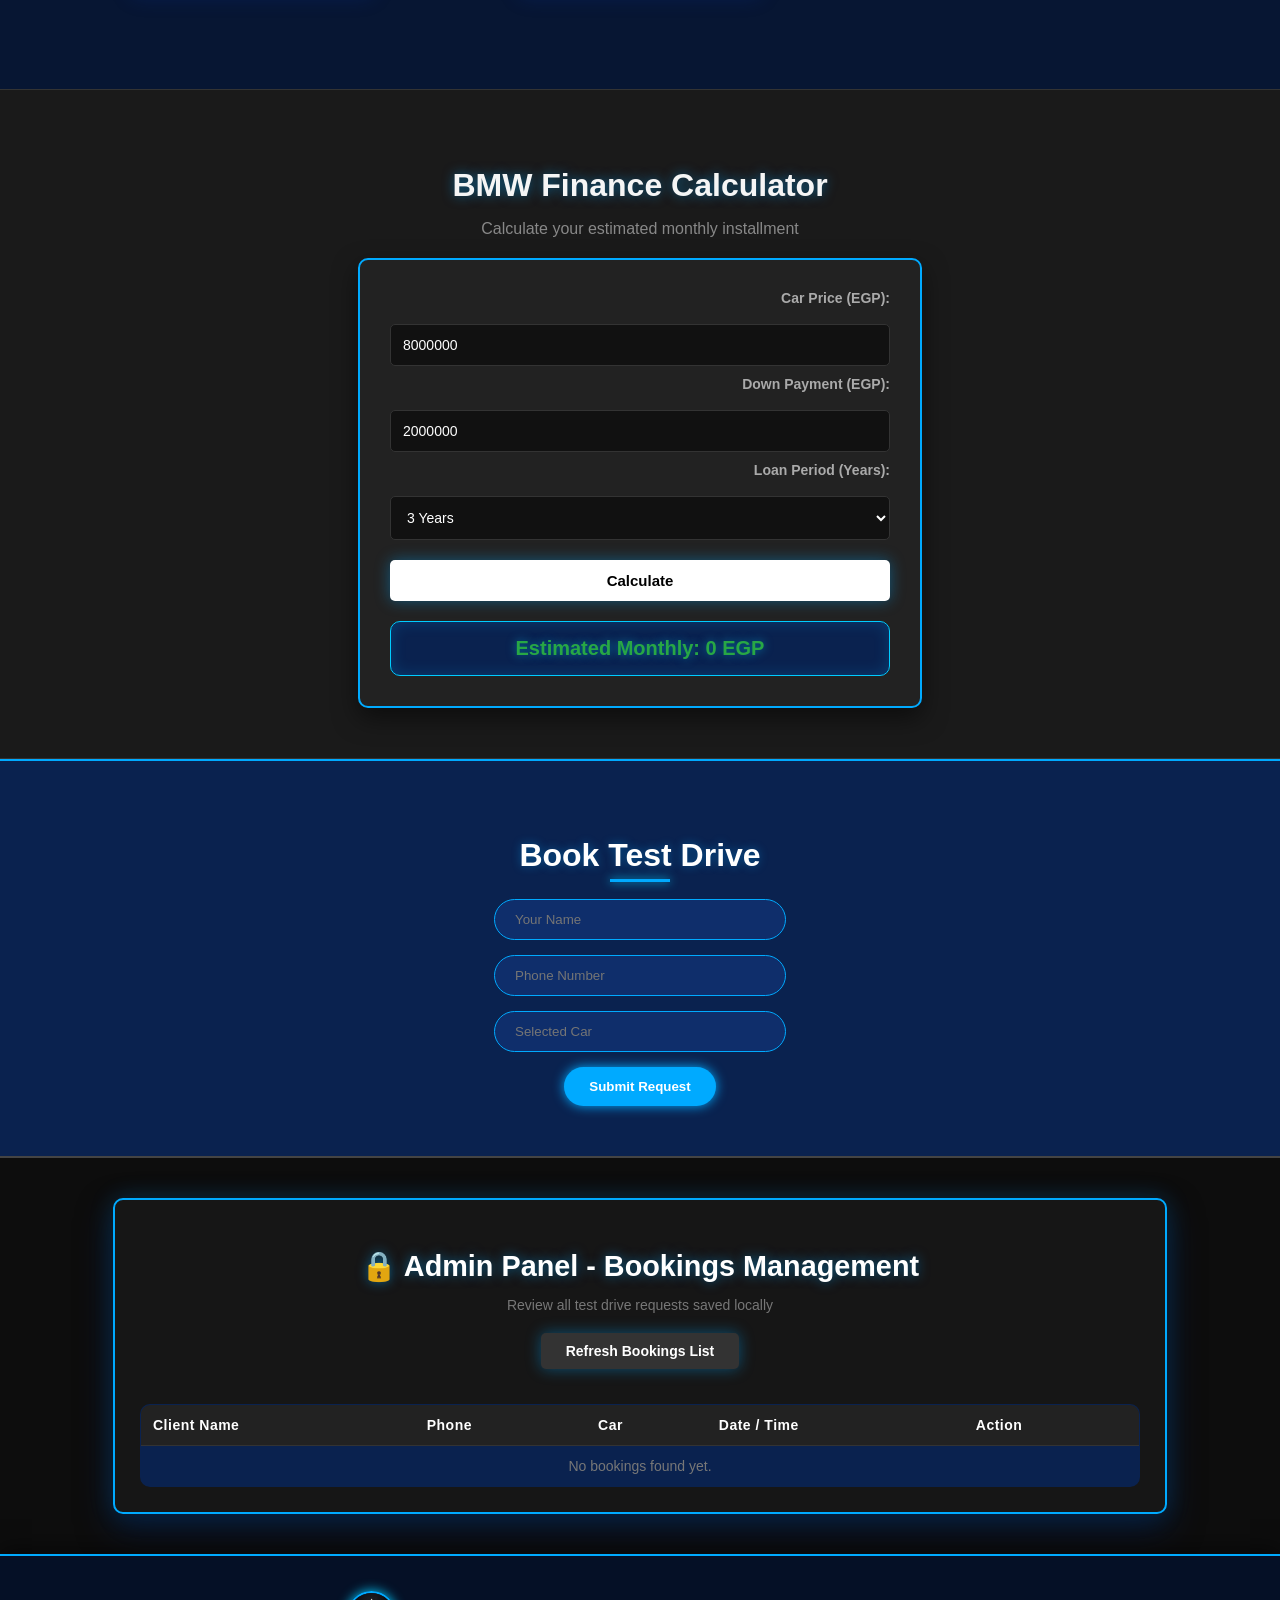
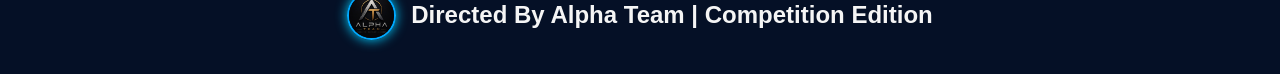
==== commit c368f32b: "Add files via upload" ====
--- a/index.html
+++ b/index.html
@@ -3,194 +3,372 @@
 <head>
 <meta charset="UTF-8">
 <meta name="viewport" content="width=device-width, initial-scale=1.0">
-<title>BMW Showroom</title>
+<title>BMW Elite Showroom - Competition Edition</title>
 <link rel="stylesheet" href="style.css">
+
+<style>
+.filter-buttons {
+    text-align: center;
+    margin-bottom: 30px;
+}
+
+.filter-btn {
+    background: #222;
+    color: #fff;
+    border: 1px solid #444;
+    padding: 10px 20px;
+    margin: 5px;
+    cursor: pointer;
+    border-radius: 20px;
+    transition: 0.3s;
+}
+
+.filter-btn:hover,
+.filter-btn.active {
+    background: #fff;
+    color: #000;
+    border-color: #fff;
+}
+
+.calculator-section {
+    background: #1a1a1a;
+    padding: 50px 20px;
+    text-align: center;
+    border-top: 1px solid #333;
+    border-bottom: 1px solid #333;
+}
+
+.calc-box {
+    max-width: 500px;
+    margin: auto;
+    background: #222;
+    padding: 30px;
+    border-radius: 10px;
+    box-shadow: 0 10px 25px rgba(0,0,0,0.5);
+}
+
+.calc-box input,
+.calc-box select {
+    width: 100%;
+    padding: 12px;
+    margin: 10px 0;
+    background: #111;
+    border: 1px solid #333;
+    color: #fff;
+    border-radius: 5px;
+    box-sizing: border-box;
+}
+
+.calc-result {
+    margin-top: 20px;
+    font-size: 20px;
+    color: #28a745;
+    font-weight: bold;
+}
+
+.admin-section {
+    background: #0d0d0d;
+    padding: 40px 20px;
+    border-top: 2px solid #444;
+}
+
+.admin-container {
+    max-width: 1000px;
+    margin: auto;
+    background: #161616;
+    padding: 25px;
+    border-radius: 10px;
+}
+
+table {
+    width: 100%;
+    border-collapse: collapse;
+    margin-top: 15px;
+}
+
+th,
+td {
+    padding: 12px;
+    text-align: left;
+    border-bottom: 1px solid #333;
+    color: #ccc;
+}
+
+th {
+    background: #222;
+    color: #fff;
+}
+
+.delete-btn {
+    background: #dc3545;
+    color: white;
+    border: none;
+    padding: 5px 10px;
+    border-radius: 4px;
+    cursor: pointer;
+}
+
+.delete-btn:hover {
+    background: #c82333;
+}
+
+.admin-toggle-btn {
+    display: block;
+    margin: 20px auto;
+    background: #333;
+    color: #fff;
+    border: none;
+    padding: 10px 25px;
+    border-radius: 5px;
+    cursor: pointer;
+}
+</style>
 </head>
 
 <body>
 
 <div id="loader">
-<img src="bmw.png">
-<div class="loading-bar"></div>
+    <img src="bmw.png">
+    <div class="loading-bar"></div>
 </div>
 
 <header>
-<h1>BMW Showroom</h1>
-<nav>
-<a href="#">Home</a>
-<a href="#cars">Cars</a>
-<a href="#book">Book Test Drive</a>
-</nav>
+    <h1>BMW Showroom</h1>
+    <nav>
+        <a href="#">Home</a>
+        <a href="#cars">Cars</a>
+        <a href="#calc">Calculator</a>
+        <a href="#book">Book Test Drive</a>
+        <a href="#adminPanel">Admin Panel</a>
+    </nav>
 </header>
 
 <section class="hero">
-<h2>Experience BMW Like Never Before</h2>
-<p>Discover power, luxury, and innovation.</p>
-
-<button onclick="document.getElementById('cars').scrollIntoView({behavior:'smooth'})">
-View Cars
-</button>
+    <h2>Experience BMW Like Never Before</h2>
+    <p>Discover power, luxury, and innovation.</p>
+    <button onclick="document.getElementById('cars').scrollIntoView({behavior:'smooth'})">
+        View Cars
+    </button>
 </section>
 
-<section id="cars" class="cars">
-
-<div class="car" onmouseenter="showDetails(this,'BMW M4')">
-<img src="M4.jpg">
-<h3>BMW M4</h3>
-<p>Price: 8,000,000 EGP</p>
-<div class="details"></div>
-</div>
-
-<div class="car" onmouseenter="showDetails(this,'BMW M5')">
-<img src="M5.jpg">
-<h3>BMW M5</h3>
-<p>Price: 10,500,000 EGP</p>
-<div class="details"></div>
-</div>
-
-<div class="car" onmouseenter="showDetails(this,'BMW i7')">
-<img src=" I7.jpg">
-<h3>BMW i7</h3>
-<p>Price: 11,200,000 EGP</p>
-<div class="details"></div>
-</div>
-
-<div class="car" onmouseenter="showDetails(this,'BMW X6')">
-<img src="X6.jpg">
-<h3>BMW X6</h3>
-<p>Price: 8,800,000 EGP</p>
-<div class="details"></div>
-</div>
-
-<div class="car" onmouseenter="showDetails(this,'BMW Z4')">
-<img src="Z4.jpg">
-<h3>BMW Z4</h3>
-<p>Price: 3,900,000 EGP</p>
-<div class="details"></div>
-</div>
-
-<div class="car" onmouseenter="showDetails(this,'BMW X5')">
-<img src="X5.jpg">
-<h3>BMW X5</h3>
-<p>Price: 8,500,000 EGP</p>
-<div class="details"></div>
-</div>
-
-<div class="car" onmouseenter="showDetails(this,'BMW i8')">
-<img src="I8.jpg">
-<h3>BMW i8</h3>
-<p>Price: 7,900,000 EGP</p>
-<div class="details"></div>
-</div>
-
-<div class="car" onmouseenter="showDetails(this,'BMW M8')">
-<img src="M8.jpg">
-<h3>BMW M8</h3>
-<p>Price: 15,900,000 EGP</p>
-<div class="details"></div>
-</div>
-
+<section id="cars" class="cars-section" style="padding: 50px 20px; max-width: 1300px; margin: auto;">
+    <h2 style="text-align: center; margin-bottom: 20px; color: #fff;">Our Fleet</h2>
+
+    <div class="filter-buttons">
+        <button class="filter-btn active" onclick="filterCars('all')">All Cars</button>
+        <button class="filter-btn" onclick="filterCars('sport')">Sport (M-Series)</button>
+        <button class="filter-btn" onclick="filterCars('suv')">SUV (X-Series)</button>
+        <button class="filter-btn" onclick="filterCars('electric')">Electric & Hybrid</button>
+    </div>
+
+    <div class="cars" style="display: grid; grid-template-columns: repeat(auto-fit, minmax(280px, 1fr)); gap: 25px;">
+
+        <div class="car" data-category="sport" onmouseenter="showDetails(this,'BMW M4')">
+            <img src="M4.jpg">
+            <h3>BMW M4</h3>
+            <p>Price: 8,000,000 EGP</p>
+            <div class="details"></div>
+        </div>
+
+        <div class="car" data-category="sport" onmouseenter="showDetails(this,'BMW M5')">
+            <img src="M5.jpg">
+            <h3>BMW M5</h3>
+            <p>Price: 10,500,000 EGP</p>
+            <div class="details"></div>
+        </div>
+
+        <div class="car" data-category="electric" onmouseenter="showDetails(this,'BMW i7')">
+            <img src=" I7.jpg">
+            <h3>BMW i7</h3>
+            <p>Price: 11,200,000 EGP</p>
+            <div class="details"></div>
+        </div>
+
+        <div class="car" data-category="suv" onmouseenter="showDetails(this,'BMW X6')">
+            <img src="X6.jpg">
+            <h3>BMW X6</h3>
+            <p>Price: 8,800,000 EGP</p>
+            <div class="details"></div>
+        </div>
+
+        <div class="car" data-category="sport" onmouseenter="showDetails(this,'BMW Z4')">
+            <img src="Z4.jpg">
+            <h3>BMW Z4</h3>
+            <p>Price: 3,900,000 EGP</p>
+            <div class="details"></div>
+        </div>
+
+        <div class="car" data-category="suv" onmouseenter="showDetails(this,'BMW X5')">
+            <img src="X5.jpg">
+            <h3>BMW X5</h3>
+            <p>Price: 8,500,000 EGP</p>
+            <div class="details"></div>
+        </div>
+
+        <div class="car" data-category="electric" onmouseenter="showDetails(this,'BMW i8')">
+            <img src="I8.jpg">
+            <h3>BMW i8</h3>
+            <p>Price: 7,900,000 EGP</p>
+            <div class="details"></div>
+        </div>
+
+        <div class="car" data-category="sport" onmouseenter="showDetails(this,'BMW M8')">
+            <img src="M8.jpg">
+            <h3>BMW M8</h3>
+            <p>Price: 15,900,000 EGP</p>
+            <div class="details"></div>
+        </div>
+
+    </div>
 </section>
 
+<section id="calc" class="calculator-section">
+    <h2>BMW Finance Calculator</h2>
+    <p style="color: #888; margin-bottom: 20px;">Calculate your estimated monthly installment</p>
+
+    <div class="calc-box">
+        <label style="text-align:right; display:block; color:#aaa;">Car Price (EGP):</label>
+        <input type="number" id="calcPrice" value="8000000" placeholder="Car Price">
+
+        <label style="text-align:right; display:block; color:#aaa;">Down Payment (EGP):</label>
+        <input type="number" id="calcDownPayment" value="2000000" placeholder="Down Payment">
+
+        <label style="text-align:right; display:block; color:#aaa;">Loan Period (Years):</label>
+        <select id="calcYears">
+            <option value="1">1 Year</option>
+            <option value="2">2 Years</option>
+            <option value="3" selected>3 Years</option>
+            <option value="5">5 Years</option>
+        </select>
+
+        <button onclick="calculateLoan()" style="background:#fff; color:#000; border:none; padding:12px; width:100%; font-weight:bold; border-radius:5px; cursor:pointer; margin-top:10px;">
+            Calculate
+        </button>
+
+        <div class="calc-result" id="calcResult">Estimated Monthly: 0 EGP</div>
+    </div>
+</section>
+
 <section id="book" class="booking">
-
-<h2>Book Test Drive</h2>
-
-<form id="bookingForm">
-
-<input type="text" name="name" placeholder="Your Name" required>
-<input type="text" name="phone" placeholder="Phone Number" required>
-<input type="text" name="car" id="carInput" placeholder="Selected Car" required>
-
-<button type="submit">Submit</button>
-
-</form>
-
+    <h2>Book Test Drive</h2>
+
+    <form id="bookingForm">
+        <input type="text" name="name" placeholder="Your Name" required>
+        <input type="text" name="phone" placeholder="Phone Number" required>
+        <input type="text" name="car" id="carInput" placeholder="Selected Car" required>
+        <button type="submit">Submit Request</button>
+    </form>
 </section>
 
+<section id="adminPanel" class="admin-section">
+    <div class="admin-container">
+        <h2 style="text-align: center; color: #fff; margin-bottom: 10px;">
+            🔒 Admin Panel - Bookings Management
+        </h2>
+
+        <p style="text-align: center; color: #777; font-size: 14px;">
+            Review all test drive requests saved locally
+        </p>
+
+        <button class="admin-toggle-btn" onclick="loadBookingsTable()">
+            Refresh Bookings List
+        </button>
+
+        <div style="overflow-x: auto;">
+            <table id="bookingsTable">
+                <thead>
+                    <tr>
+                        <th>Client Name</th>
+                        <th>Phone</th>
+                        <th>Car</th>
+                        <th>Date / Time</th>
+                        <th>Action</th>
+                    </tr>
+                </thead>
+
+                <tbody id="bookingsTableBody"></tbody>
+            </table>
+        </div>
+    </div>
+</section>
+
 <footer>
-<div class="footer-content">
-<img src="logo.jpg" alt="logo">
-<h2>Directed By Alpha Team</h2>
-</div>
+    <div class="footer-content">
+        <img src="logo.jpg" alt="logo">
+        <h2>Directed By Alpha Team | Competition Edition</h2>
+    </div>
 </footer>
- 
+
 <div id="popup" class="popup">
     <div class="popup-box">
         <h2>🚗 Car Booked Successfully!</h2>
-        <p>Your BMW has been reserved.</p>
+        <p>Your BMW test drive request has been saved.</p>
         <button onclick="closePopup()">OK</button>
     </div>
 </div>
 
 <script>
-
-function showDetails(element, car){
-
-let info="";
-
-switch(car){
-case "BMW M4":
-info="Engine: 3.0L Twin Turbo | 503 HP | 0-100: 3.8s";
-break;
-
-case "BMW M5":
-info="4.4L V8 Twin Turbo | 617 HP | 0-100: 3.2s";
-break;
-
-case "BMW i7":
-info="Electric Luxury Sedan | Range: 625 km | 536 HP";
-break;
-
-case "BMW X6":
-info="Sport SUV | 335 HP | 3.0L Turbo";
-break;
-
-case "BMW Z4":
-info="Roadster | 255 HP | 2.0L Turbo";
-break;
-
-case "BMW X5":
-info="Luxury SUV | 375 HP | 3.0L Turbo";
-break;
-
-case "BMW i8":
-info="Hybrid Supercar | 369 HP";
-break;
-
-case "BMW M8":
-info="V8 Twin Turbo | 617 HP | 0-100: 3.0s";
-break;
-}
-
-document.querySelectorAll(".details").forEach(d=>{
-d.style.display="none";
-d.innerHTML="";
+function showDetails(element, car) {
+    let info = "";
+
+    switch (car) {
+        case "BMW M4":
+            info = "Engine: 3.0L Twin Turbo | 503 HP | 0-100: 3.8s";
+            break;
+        case "BMW M5":
+            info = "4.4L V8 Twin Turbo | 617 HP | 0-100: 3.2s";
+            break;
+        case "BMW i7":
+            info = "Electric Luxury Sedan | Range: 625 km | 536 HP";
+            break;
+        case "BMW X6":
+            info = "Sport SUV | 335 HP | 3.0L Turbo";
+            break;
+        case "BMW Z4":
+            info = "Roadster | 255 HP | 2.0L Turbo";
+            break;
+        case "BMW X5":
+            info = "Luxury SUV | 375 HP | 3.0L Turbo";
+            break;
+        case "BMW i8":
+            info = "Hybrid Supercar | 369 HP";
+            break;
+        case "BMW M8":
+            info = "V8 Twin Turbo | 617 HP | 0-100: 3.0s";
+            break;
+    }
+
+    document.querySelectorAll(".details").forEach(d => {
+        d.style.display = "none";
+        d.innerHTML = "";
+    });
+
+    let box = element.querySelector(".details");
+    box.innerHTML = info;
+    box.style.display = "block";
+
+    document.getElementById("carInput").value = car;
+}
+
+window.addEventListener("load", function() {
+    setTimeout(function() {
+        document.getElementById("loader").style.display = "none";
+    }, 1200);
+
+    loadBookingsTable();
 });
 
-let box = element.querySelector(".details");
-box.innerHTML = info;
-box.style.display = "block";
-
-document.getElementById("carInput").value = car;
-}
- 
-window.addEventListener("load",function(){
-setTimeout(function(){
-document.getElementById("loader").style.display="none";
-},1200);
-});
- 
-function showPopup(){
-document.getElementById("popup").style.display="flex";
-}
-
-function closePopup(){
-document.getElementById("popup").style.display="none";
-document.getElementById("bookingForm").reset();
-}
-
-document.getElementById("bookingForm").addEventListener("submit", function(e){
+function showPopup() {
+    document.getElementById("popup").style.display = "flex";
+}
+
+function closePopup() {
+    document.getElementById("popup").style.display = "none";
+    document.getElementById("bookingForm").reset();
+    loadBookingsTable();
+}
+
+document.getElementById("bookingForm").addEventListener("submit", function(e) {
     e.preventDefault();
 
     const name = this.querySelector('input[name="name"]').value;
@@ -198,6 +376,7 @@
     const car = this.querySelector('input[name="car"]').value;
 
     const bookingData = {
+        id: Date.now(),
         name: name,
         phone: phone,
         car: car,
@@ -205,13 +384,92 @@
     };
 
     let bookings = JSON.parse(localStorage.getItem("bmwBookings")) || [];
+
     bookings.push(bookingData);
+
     localStorage.setItem("bmwBookings", JSON.stringify(bookings));
 
     showPopup();
 });
 
+function filterCars(category) {
+    const buttons = document.querySelectorAll(".filter-btn");
+
+    buttons.forEach(btn => btn.classList.remove("active"));
+
+    event.target.classList.add("active");
+
+    const cars = document.querySelectorAll(".car");
+
+    cars.forEach(car => {
+        if (category === "all" || car.getAttribute("data-category") === category) {
+            car.style.display = "block";
+        } else {
+            car.style.display = "none";
+        }
+    });
+}
+
+function calculateLoan() {
+    let price = parseFloat(document.getElementById("calcPrice").value) || 0;
+    let downPayment = parseFloat(document.getElementById("calcDownPayment").value) || 0;
+    let years = parseInt(document.getElementById("calcYears").value) || 1;
+
+    let loanAmount = price - downPayment;
+
+    if (loanAmount < 0) {
+        loanAmount = 0;
+    }
+
+    let totalWithInterest = loanAmount * (1 + (0.10 * years));
+    let monthly = totalWithInterest / (years * 12);
+
+    document.getElementById("calcResult").innerText =
+        "Estimated Monthly: " +
+        Math.round(monthly).toLocaleString() +
+        " EGP";
+}
+
+function loadBookingsTable() {
+    let tbody = document.getElementById("bookingsTableBody");
+
+    tbody.innerHTML = "";
+
+    let bookings = JSON.parse(localStorage.getItem("bmwBookings")) || [];
+
+    if (bookings.length === 0) {
+        tbody.innerHTML =
+            `<tr><td colspan="5" style="text-align:center; color:#777;">No bookings found yet.</td></tr>`;
+        return;
+    }
+
+    bookings.forEach(b => {
+        let row = `<tr>
+            <td>${b.name}</td>
+            <td>${b.phone}</td>
+            <td>${b.car}</td>
+            <td>${b.time}</td>
+            <td>
+                <button class="delete-btn" onclick="deleteBooking(${b.id})">
+                    Delete
+                </button>
+            </td>
+        </tr>`;
+
+        tbody.innerHTML += row;
+    });
+}
+
+function deleteBooking(id) {
+    let bookings = JSON.parse(localStorage.getItem("bmwBookings")) || [];
+
+    bookings = bookings.filter(b => b.id !== id);
+
+    localStorage.setItem("bmwBookings", JSON.stringify(bookings));
+
+    loadBookingsTable();
+}
 </script>
 
 </body>
-</html>
+</html>
--- a/style.css
+++ b/style.css
@@ -1,16 +1,14 @@
-/* ==========================================================================
-   Variables
-   ========================================================================== */
+ 
 :root{
---color-bg-primary:#0a1f44;
---color-bg-secondary:#001f3f;
---color-bg-card:#0d2a66;
---color-bg-footer:#071633;
+--color-bg-primary:#071633;
+--color-bg-secondary:#0a224f;
+--color-bg-card:#0f2e6b;
+--color-bg-footer:#051026;
 --color-accent:#00aaff;
 --color-accent-hover:#3ab0ff;
 --color-accent-glow:#00ccff;
 --color-text:whitesmoke;
---color-text-muted:#cfd8e3;
+--color-text-muted:#d0e1f9;
 --color-header-start:#ff0000;
 --color-header-end:#0000ff;
 --radius-pill:50px;
@@ -21,11 +19,7 @@
 --transition-slow:0.5s;
 --color-glow-pink:#ff00aa;
 }
-
-/* ==========================================================================
-   Base
-   ========================================================================== */
-body{
+ body{
 margin:0;
 font-family:Arial,sans-serif;
 background:var(--color-bg-primary);
@@ -37,10 +31,7 @@
 text-decoration:none;
 color:white;
 }
-
-/* ==========================================================================
-   Header
-   ========================================================================== */
+ 
 header{
 display:flex;
 justify-content:space-between;
@@ -54,7 +45,7 @@
 z-index:1000;
 border-bottom:2px solid var(--color-accent);
 backdrop-filter:blur(8px);
-box-shadow:0 5px 15px rgba(0,0,0,0.5);
+box-shadow:0 5px 20px rgba(0, 136, 255, 0.4);
 }
 
 @keyframes gradientShift{
@@ -67,6 +58,7 @@
 color:white;
 position:relative;
 display:inline-block;
+margin: 0;
 }
 
 header h1::after{
@@ -119,9 +111,7 @@
 left:0;
 }
 
-/* ==========================================================================
-   Hero
-   ========================================================================== */
+ 
 .hero{
 height:400px;
 display:flex;
@@ -141,7 +131,7 @@
 content:"";
 position:absolute;
 border-radius:50%;
-background:radial-gradient(circle,rgba(0,170,255,0.25),transparent 70%);
+background:radial-gradient(circle,rgba(0,170,255,0.3),transparent 70%);
 animation:floatBlob 8s ease-in-out infinite;
 pointer-events:none;
 }
@@ -189,6 +179,7 @@
 margin-bottom:20px;
 position:relative;
 animation:fadeIn 2.5s ease;
+color: var(--color-text-muted);
 }
 
 .hero button{
@@ -230,16 +221,44 @@
 button:hover::after{
 left:100%;
 }
-
-/* ==========================================================================
-   Cars grid
-   ========================================================================== */
+ 
+.filter-buttons{
+text-align:center;
+margin-bottom:30px;
+display:flex;
+justify-content:center;
+flex-wrap:wrap;
+gap:10px;
+}
+
+.filter-btn{
+background:var(--color-bg-card);
+color:var(--color-text);
+border:1px solid var(--color-accent);
+padding:10px 22px;
+cursor:pointer;
+border-radius:var(--radius-pill);
+transition:all var(--transition-fast);
+font-size:14px;
+box-shadow:0 4px 12px rgba(0, 100, 255, 0.2);
+}
+
+.filter-btn:hover, 
+.filter-btn.active{
+background:var(--color-accent);
+color:white;
+border-color:var(--color-accent-glow);
+box-shadow:0 0 18px var(--color-accent-glow);
+transform:translateY(-2px);
+}
+ 
 .cars{
 display:grid;
 grid-template-columns:repeat(4,1fr);
 gap:30px;
 padding:50px;
 justify-items:center;
+background: var(--color-bg-primary);
 }
 
 .car{
@@ -247,14 +266,28 @@
 padding:20px;
 border-radius:var(--radius-card);
 text-align:center;
-transition:transform var(--transition-fast),box-shadow var(--transition-fast);
 border:2px solid var(--color-accent);
-animation:carFade 0.6s ease forwards;
-opacity:0;
 cursor:pointer;
 position:relative;
 overflow:hidden;
 transform-style:preserve-3d;
+opacity: 1;
+transform: scale(1);
+transition: opacity 0.3s ease, transform 0.3s ease, box-shadow var(--transition-fast);
+box-shadow: 0 8px 20px rgba(0, 50, 150, 0.3);
+}
+
+.car.hidden {
+opacity: 0;
+transform: scale(0.8);
+pointer-events: none;
+position: absolute;
+width: 0;
+height: 0;
+padding: 0;
+margin: 0;
+border: none;
+overflow: hidden;
 }
 
 .car::before{
@@ -264,7 +297,7 @@
 left:-150%;
 width:60%;
 height:100%;
-background:linear-gradient(120deg,transparent,rgba(255,255,255,0.15),transparent);
+background:linear-gradient(120deg,transparent,rgba(255,255,255,0.2),transparent);
 transform:skewX(-20deg);
 transition:left 0.7s ease;
 pointer-events:none;
@@ -274,19 +307,11 @@
 left:150%;
 }
 
-.car:nth-child(1){animation-delay:0.1s;}
-.car:nth-child(2){animation-delay:0.2s;}
-.car:nth-child(3){animation-delay:0.3s;}
-.car:nth-child(4){animation-delay:0.4s;}
-.car:nth-child(5){animation-delay:0.5s;}
-.car:nth-child(6){animation-delay:0.6s;}
-.car:nth-child(7){animation-delay:0.7s;}
-.car:nth-child(8){animation-delay:0.8s;}
-
 .car:hover,
 .car:focus-within{
-transform:scale(1.05) rotate(-0.5deg);
-box-shadow:0 0 25px var(--color-accent-glow);
+transform:scale(1.03) translateY(-5px);
+box-shadow:0 0 30px var(--color-accent-glow);
+border-color: var(--color-accent-hover);
 }
 
 .car img{
@@ -303,51 +328,118 @@
 transform:scale(1.03);
 }
 
-/* Optional: add class="skeleton" to an img wrapper while images are loading */
-.skeleton{
-background:linear-gradient(90deg,#0d2a66 25%,#173a7d 37%,#0d2a66 63%);
-background-size:400% 100%;
-animation:skeletonShimmer 1.4s ease infinite;
-border-radius:var(--radius-card);
-}
-
-@keyframes skeletonShimmer{
-0%{background-position:100% 50%;}
-100%{background-position:0% 50%;}
-}
-
 .details{
 display:none;
 margin-top:12px;
 padding:12px;
-background:rgba(0,0,0,0.35);
+background:var(--color-bg-secondary);
 border:1px solid var(--color-accent);
 border-radius:var(--radius-card);
 font-size:13px;
 line-height:1.6;
 color:#e6f7ff;
 animation:detailsFade 0.4s ease;
-box-shadow:0 0 15px rgba(0,170,255,0.2);
+box-shadow:0 0 15px rgba(0,170,255,0.25);
 }
 
 @keyframes detailsFade{
 from{opacity:0;transform:translateY(-10px);}
 to{opacity:1;transform:translateY(0);}
 }
-
-.car.active{
+ 
+.calculator-section{
+background:linear-gradient(var(--color-bg-primary),var(--color-bg-secondary));
+padding:60px 20px;
+text-align:center;
+border-top:2px solid var(--color-accent);
+}
+
+.calculator-section h2 {
+font-size: 2rem;
+margin-bottom: 8px;
+color: var(--color-text);
+text-shadow: 0 0 12px rgba(0,170,255,0.5);
+}
+
+.calc-box{
+max-width:500px;
+margin:20px auto 0 auto;
+background:linear-gradient(135deg, var(--color-bg-card), #081a3a);
+padding:35px;
+border-radius:var(--radius-card);
+border:2px solid var(--color-accent);
+box-shadow:0 15px 35px rgba(0,40,100,0.6), 0 0 25px rgba(0,170,255,0.2);
+}
+
+.calc-box label{
+text-align:left;
+display:block;
+color:var(--color-text-muted);
+font-size:14px;
+margin-bottom:8px;
+font-weight: bold;
+}
+
+.calc-box input, 
+.calc-box select{
+width:100%;
+padding:12px 15px;
+margin-bottom:20px;
+background:var(--color-bg-secondary);
+border:1.5px solid var(--color-accent);
+color:white;
+border-radius:var(--radius-pill);
+box-sizing:border-box;
+transition:all var(--transition-fast);
+font-size:14px;
+}
+
+.calc-box input:focus, .calc-box select:focus{
+outline:none;
+border-color:var(--color-accent-hover);
+box-shadow:0 0 15px var(--color-accent-glow);
+background:var(--color-bg-primary);
+}
+
+.calc-box button{
+background:linear-gradient(135deg, #0055ff, var(--color-accent));
+color:white;
+border:none;
+padding:12px;
+width:100%;
+font-weight:bold;
+border-radius:var(--radius-pill);
+cursor:pointer;
+transition:all var(--transition-medium);
+box-shadow:0 0 15px rgba(0,170,255,0.4);
+font-size:15px;
+}
+
+.calc-box button:hover{
+background:linear-gradient(135deg, var(--color-accent), var(--color-accent-hover));
+transform:scale(1.02);
 box-shadow:0 0 25px var(--color-accent-glow);
-border-color:var(--color-accent-hover);
-}
-
-/* ==========================================================================
-   Booking
-   ========================================================================== */
+}
+
+.calc-result{
+margin-top:25px;
+padding:15px;
+background:var(--color-bg-secondary);
+border:1.5px solid var(--color-accent-glow);
+border-radius: var(--radius-card);
+font-size:18px;
+color:var(--color-accent-glow);
+font-weight:bold;
+text-shadow: 0 0 10px rgba(0,204,255,0.5);
+box-shadow: inset 0 0 15px rgba(0,170,255,0.2);
+}
+ 
 .booking{
 text-align:center;
 padding:50px;
 background:var(--color-bg-secondary);
 position:relative;
+border-top:2px solid var(--color-accent);
 }
 
 .booking h2{
@@ -355,6 +447,8 @@
 font-size:2rem;
 position:relative;
 display:inline-block;
+color: white;
+text-shadow: 0 0 10px rgba(0,170,255,0.4);
 }
 
 .booking h2::after{
@@ -383,11 +477,11 @@
 }
 
 .booking input{
-padding:10px;
+padding:12px 20px;
 width:250px;
 max-width:100%;
 border-radius:var(--radius-pill);
-border:1px solid #444;
+border:1.5px solid var(--color-accent);
 background:var(--color-bg-card);
 color:white;
 transition:transform var(--transition-fast),border-color var(--transition-fast);
@@ -398,8 +492,9 @@
 }
 
 .booking input:focus-visible{
-border-color:var(--color-accent);
+border-color:var(--color-accent-glow);
 outline:none;
+box-shadow: 0 0 12px var(--color-accent-glow);
 }
 
 .booking button{
@@ -410,24 +505,123 @@
 cursor:pointer;
 border-radius:var(--radius-pill);
 transition:background var(--transition-medium),transform var(--transition-medium);
+box-shadow: 0 0 12px var(--color-accent);
+font-weight: bold;
 }
 
 .booking button:hover,
 .booking button:focus-visible{
 background:var(--color-accent-hover);
 transform:scale(1.05);
-}
-
-/* ==========================================================================
-   Footer
-   ========================================================================== */
+box-shadow: 0 0 20px var(--color-accent-glow);
+}
+ 
+.admin-section{
+background:linear-gradient(180deg, var(--color-bg-secondary), var(--color-bg-primary));
+padding:60px 20px;
+border-top:2px solid var(--color-accent);
+}
+
+.admin-container{
+max-width:1000px;
+margin:auto;
+background:linear-gradient(135deg, var(--color-bg-card), #081a3a);
+padding:35px;
+border-radius:var(--radius-card);
+border:2px solid var(--color-accent);
+box-shadow:0 15px 35px rgba(0,30,80,0.6), 0 0 25px rgba(0,170,255,0.2);
+}
+
+.admin-container h2 {
+color: white;
+font-size: 1.8rem;
+text-shadow: 0 0 12px rgba(0,170,255,0.5);
+text-align: center;
+margin-bottom: 5px;
+}
+
+.admin-container p {
+color: var(--color-text-muted);
+text-align: center;
+margin-bottom: 20px;
+}
+
+table{
+width:100%;
+border-collapse:collapse;
+margin-top:20px;
+background: var(--color-bg-secondary);
+border-radius: var(--radius-card);
+overflow: hidden;
+border: 1.5px solid var(--color-accent);
+}
+
+th, td{
+padding:14px 16px;
+text-align:left;
+border-bottom:1px solid rgba(0,170,255,0.2);
+color:var(--color-text-muted);
+font-size: 14px;
+}
+
+th{
+background: linear-gradient(90deg, var(--color-bg-primary), var(--color-bg-card));
+color:white;
+border-bottom:2px solid var(--color-accent);
+font-weight: bold;
+letter-spacing: 0.5px;
+}
+
+tr:hover td {
+background: rgba(0,170,255,0.1);
+color: white;
+}
+
+.delete-btn{
+background: linear-gradient(135deg, #ff3344, #cc0022);
+color:white;
+border:none;
+padding:6px 14px;
+border-radius:var(--radius-pill);
+cursor:pointer;
+transition:all var(--transition-fast);
+font-weight: bold;
+box-shadow: 0 0 10px rgba(255,51,68,0.4);
+}
+
+.delete-btn:hover{
+background: linear-gradient(135deg, #ff4d5e, #ff1a33);
+transform: scale(1.05);
+box-shadow: 0 0 15px rgba(255,51,68,0.8);
+}
+
+.admin-toggle-btn{
+display:block;
+margin:25px auto 0 auto;
+background:linear-gradient(135deg, #0055ff, var(--color-accent));
+color:white;
+border:none;
+padding:12px 28px;
+border-radius:var(--radius-pill);
+cursor:pointer;
+transition:all var(--transition-fast);
+box-shadow:0 0 15px rgba(0,170,255,0.4);
+font-weight: bold;
+font-size: 14px;
+}
+
+.admin-toggle-btn:hover{
+background:linear-gradient(135deg, var(--color-accent), var(--color-accent-hover));
+transform: scale(1.03);
+box-shadow:0 0 25px var(--color-accent-glow);
+}
+ 
 footer{
 text-align:center;
 padding:25px;
 background:var(--color-bg-footer);
-margin-top:40px;
 border-top:2px solid var(--color-accent);
-box-shadow:0 -5px 15px rgba(0,0,0,0.4);
+box-shadow:0 -5px 20px rgba(0,0,0,0.5);
 }
 
 .footer-content{
@@ -444,18 +638,16 @@
 object-fit:contain;
 border-radius:50%;
 border:2px solid var(--color-accent);
-box-shadow:0 0 10px var(--color-accent-glow);
+box-shadow:0 0 12px var(--color-accent-glow);
 transition:transform var(--transition-fast),box-shadow var(--transition-fast);
 }
 
 .footer-content img:hover{
 transform:translateY(-6px) rotate(8deg);
-box-shadow:0 6px 18px var(--color-accent-glow);
-}
-
-/* ==========================================================================
-   Scrollbar
-   ========================================================================== */
+box-shadow:0 6px 20px var(--color-accent-glow);
+}
+
+ 
 ::-webkit-scrollbar{
 width:10px;
 }
@@ -473,17 +665,10 @@
 background:var(--color-accent-hover);
 }
 
-/* ==========================================================================
-   Keyframes
-   ========================================================================== */
+ 
 @keyframes fadeIn{
 from{opacity:0;}
 to{opacity:1;}
-}
-
-@keyframes carFade{
-from{opacity:0;transform:translateY(40px);}
-to{opacity:1;transform:translateY(0);}
 }
 
 @keyframes loading{
@@ -502,9 +687,6 @@
 to{transform:scale(1);opacity:1;}
 }
 
-/* ==========================================================================
-   Loader
-   ========================================================================== */
 #loader{
 position:fixed;
 top:0;
@@ -530,7 +712,7 @@
 width:220px;
 max-width:80vw;
 height:4px;
-background:#1a3c6b;
+background:var(--color-bg-secondary);
 border-radius:5px;
 overflow:hidden;
 position:relative;
@@ -547,16 +729,13 @@
 animation:loading 1.5s linear infinite;
 }
 
-/* ==========================================================================
-   Popup
-   ========================================================================== */
 .popup{
 position:fixed;
 top:0;
 left:0;
 width:100%;
 height:100%;
-background:rgba(0,0,0,0.75);
+background:rgba(5, 16, 38, 0.8);
 display:none;
 justify-content:center;
 align-items:center;
@@ -566,20 +745,15 @@
 }
 
 .popup-box{
-background:linear-gradient(135deg,var(--color-bg-card),var(--color-bg-footer));
+background:linear-gradient(135deg,var(--color-bg-card),var(--color-bg-secondary));
 padding:35px;
 border-radius:var(--radius-popup);
 text-align:center;
 border:2px solid var(--color-accent);
-box-shadow:0 0 25px var(--color-accent-glow), 0 0 40px rgba(0,170,255,0.2);
-animation:pop 0.4s cubic-bezier(0.34,1.56,0.64,1), borderPulse 3s ease-in-out infinite 0.4s;
+box-shadow:0 0 30px var(--color-accent-glow), 0 0 50px rgba(0,170,255,0.25);
+animation:pop 0.4s cubic-bezier(0.34,1.56,0.64,1);
 min-width:280px;
 max-width:90vw;
-}
-
-@keyframes borderPulse{
-0%,100%{border-color:var(--color-accent);}
-50%{border-color:var(--color-accent-hover);}
 }
 
 .popup-box h2{
@@ -603,69 +777,42 @@
 color:white;
 cursor:pointer;
 transition:transform var(--transition-fast),box-shadow var(--transition-fast);
-box-shadow:0 0 10px var(--color-accent);
-}
-
-.popup-box button:hover,
-.popup-box button:focus-visible{
+box-shadow:0 0 12px var(--color-accent);
+}
+
+.popup-box button:hover{
 transform:scale(1.05);
-box-shadow:0 0 20px var(--color-accent-glow);
-}
-
-/* ==========================================================================
-   Responsive
-   ========================================================================== */
+box-shadow:0 0 22px var(--color-accent-glow);
+}
+ 
 @media (max-width:900px){
 .cars{
+grid-template-columns:repeat(2, 1fr);
+}
+}
+
+@media (max-width:600px){
+.cars{
 grid-template-columns:1fr;
 }
-}
-
-@media (max-width:600px){
 header{
 padding:15px 20px;
 flex-direction:column;
 gap:10px;
 }
-
 nav{
 flex-wrap:wrap;
 justify-content:center;
 gap:10px;
 }
-
 .hero{
 height:auto;
 padding:60px 15px;
 }
-
 .hero h2{
 font-size:2rem;
 }
-
-.hero p{
-font-size:1rem;
-}
-
-.cars{
-padding:25px 15px;
-gap:20px;
-}
-
-.booking{
-padding:30px 15px;
-}
-
 .booking input{
 width:100%;
 }
-}
-
-@media (prefers-reduced-motion:reduce){
-*{
-animation-duration:0.01ms !important;
-animation-iteration-count:1 !important;
-transition-duration:0.01ms !important;
-scroll-behavior:auto !important;
-}
-}
+}
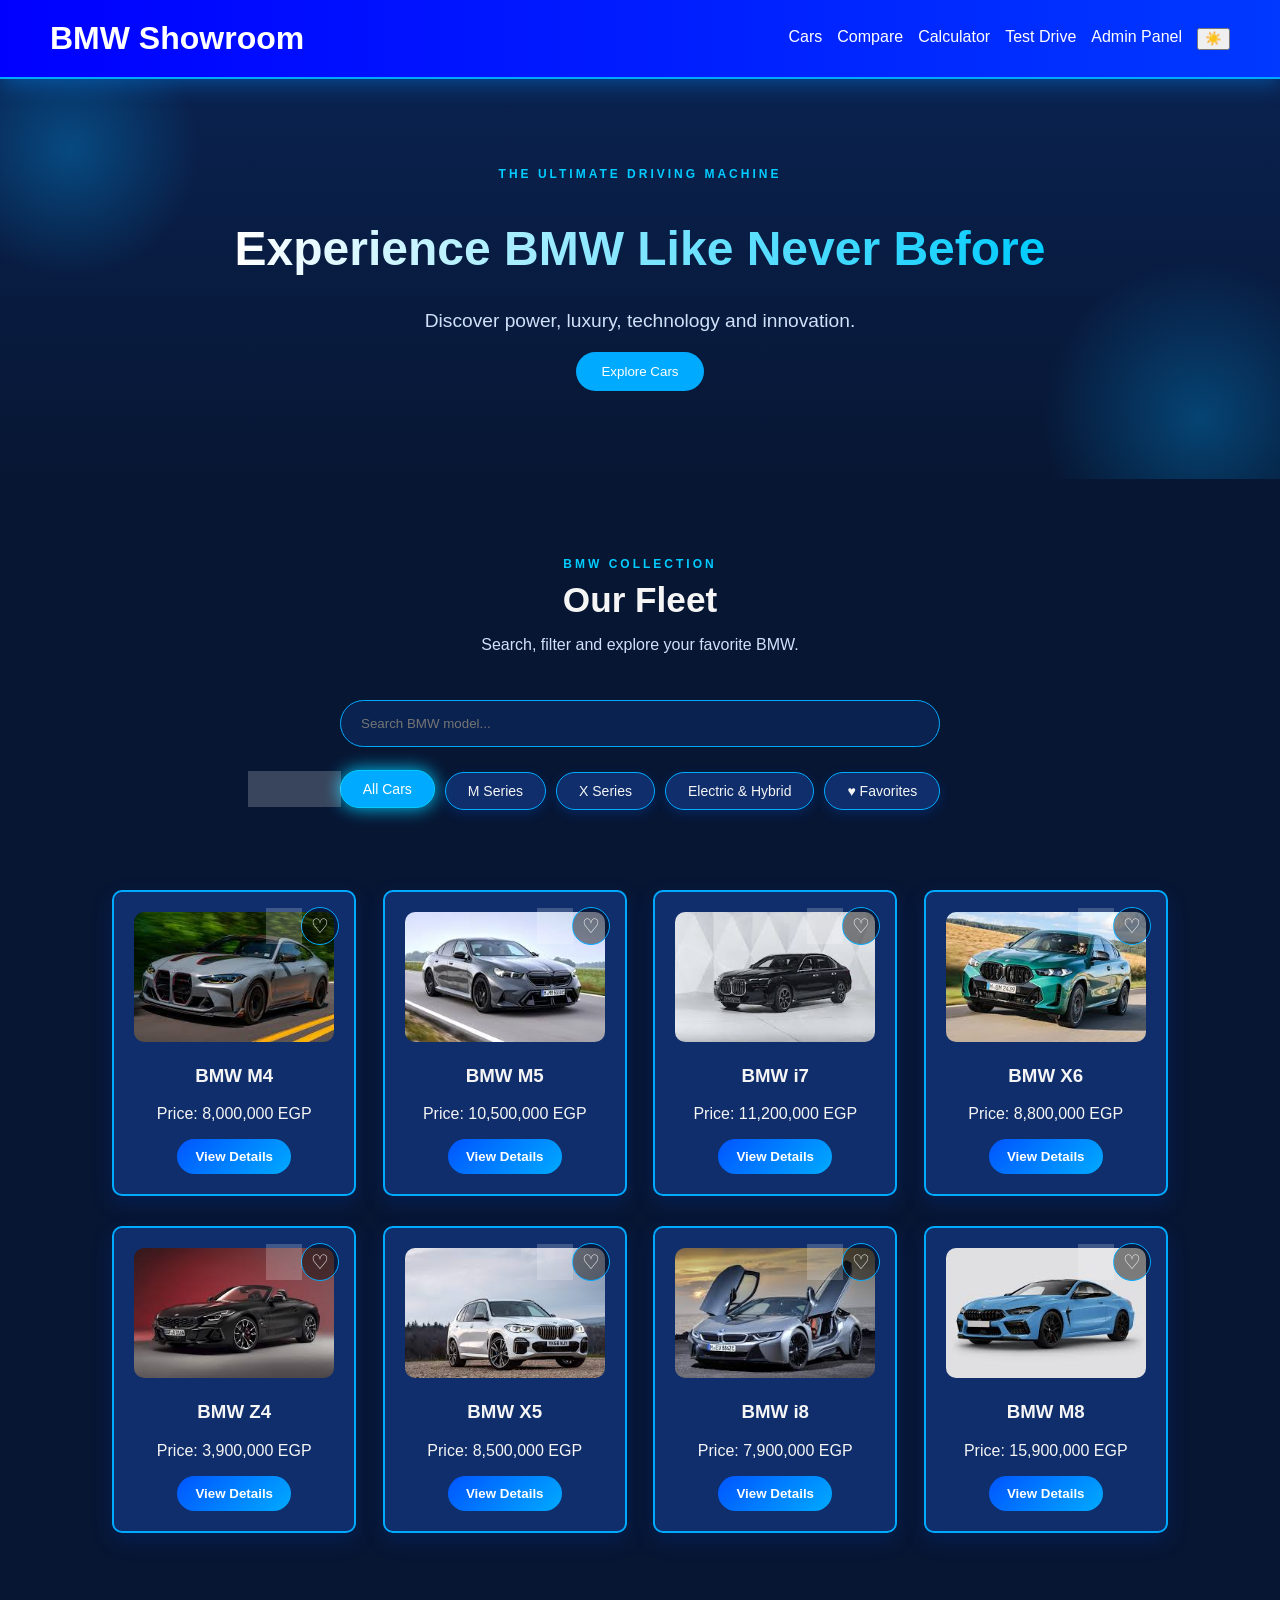
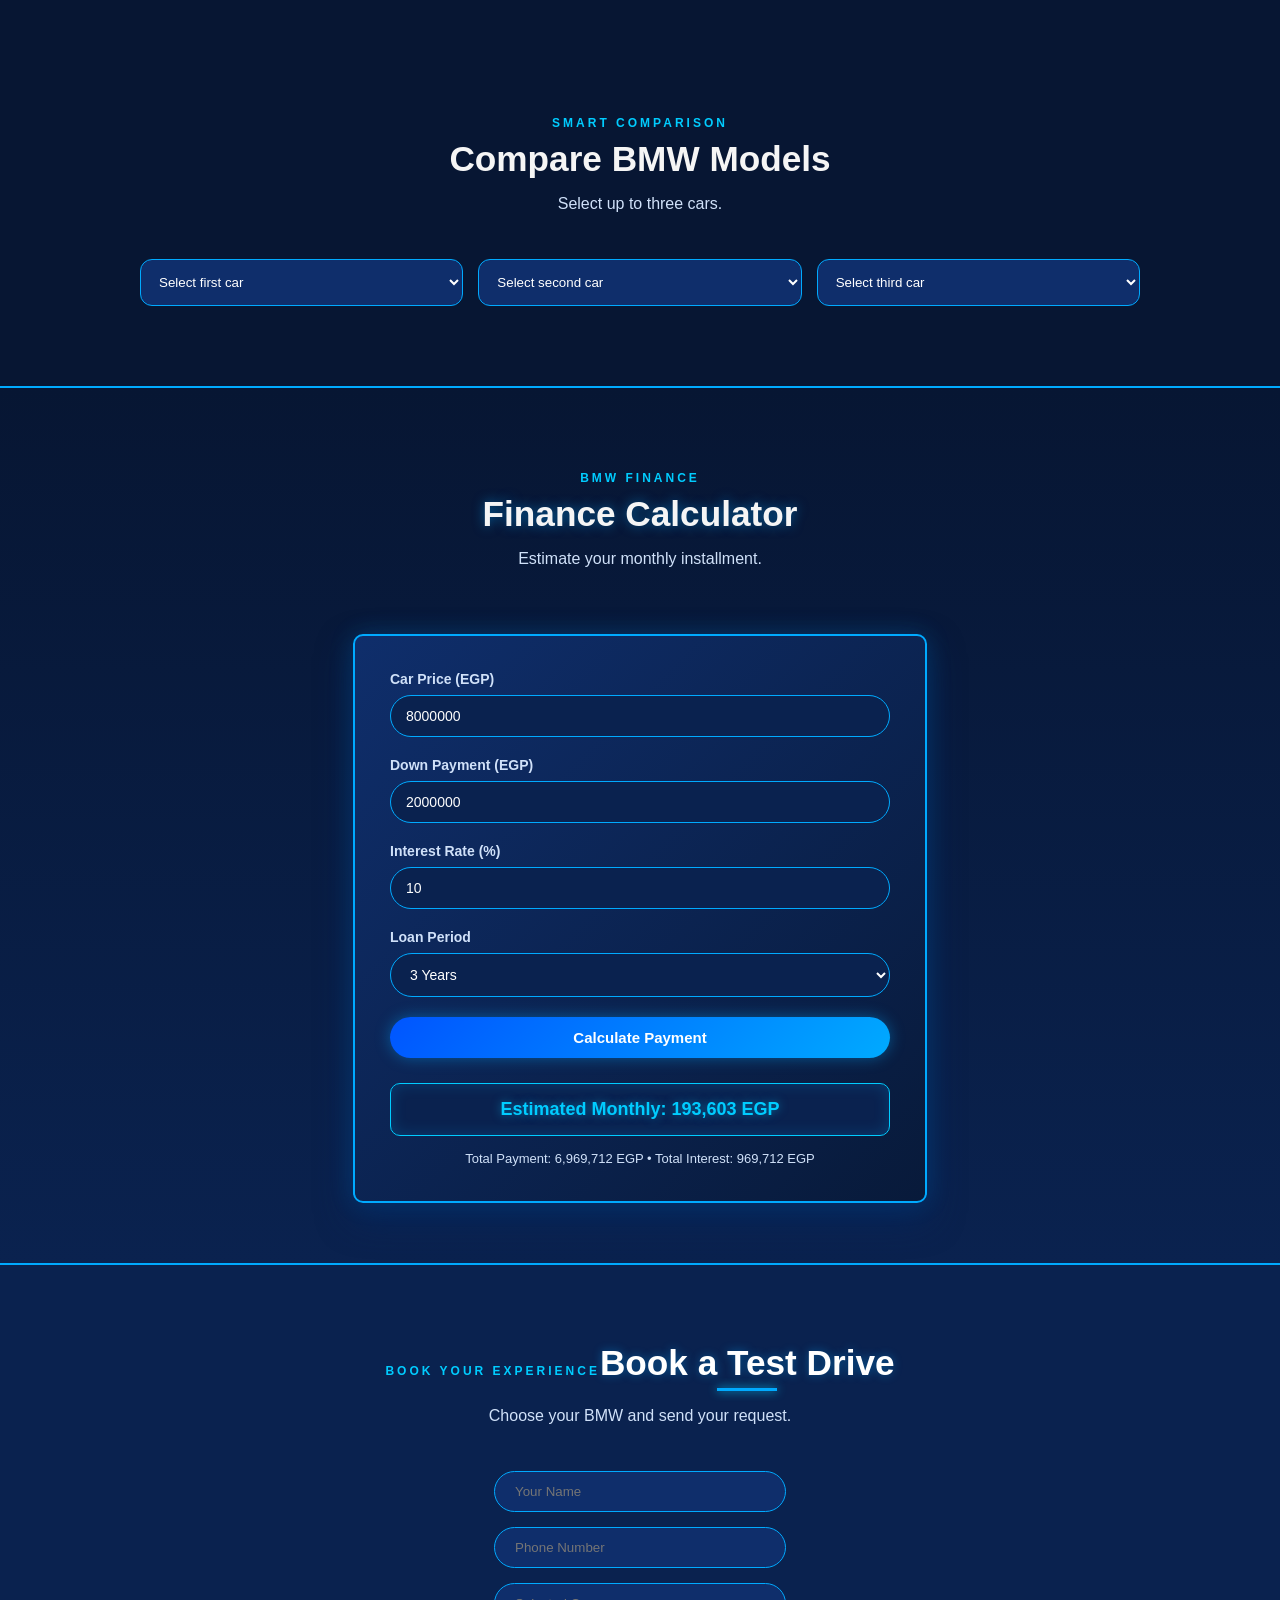
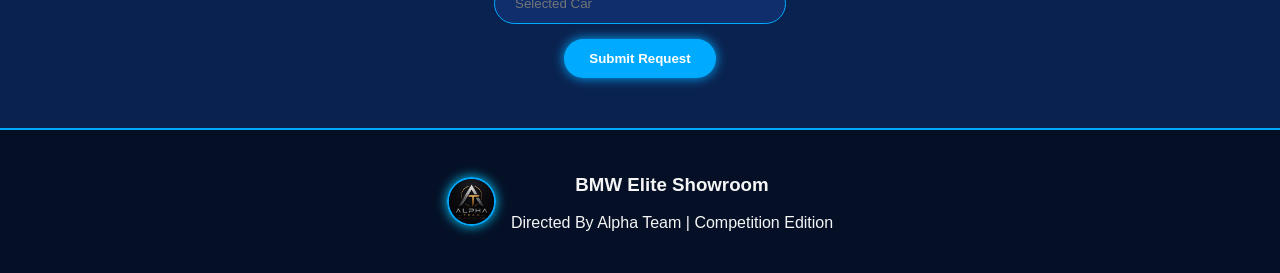
==== commit bace93d3: "Add files via upload" ====
--- a/index.html
+++ b/index.html
@@ -1,475 +1,38 @@
-<!DOCTYPE html>
-<html lang="en">
-<head>
-<meta charset="UTF-8">
-<meta name="viewport" content="width=device-width, initial-scale=1.0">
-<title>BMW Elite Showroom - Competition Edition</title>
-<link rel="stylesheet" href="style.css">
-
-<style>
-.filter-buttons {
-    text-align: center;
-    margin-bottom: 30px;
-}
-
-.filter-btn {
-    background: #222;
-    color: #fff;
-    border: 1px solid #444;
-    padding: 10px 20px;
-    margin: 5px;
-    cursor: pointer;
-    border-radius: 20px;
-    transition: 0.3s;
-}
-
-.filter-btn:hover,
-.filter-btn.active {
-    background: #fff;
-    color: #000;
-    border-color: #fff;
-}
-
-.calculator-section {
-    background: #1a1a1a;
-    padding: 50px 20px;
-    text-align: center;
-    border-top: 1px solid #333;
-    border-bottom: 1px solid #333;
-}
-
-.calc-box {
-    max-width: 500px;
-    margin: auto;
-    background: #222;
-    padding: 30px;
-    border-radius: 10px;
-    box-shadow: 0 10px 25px rgba(0,0,0,0.5);
-}
-
-.calc-box input,
-.calc-box select {
-    width: 100%;
-    padding: 12px;
-    margin: 10px 0;
-    background: #111;
-    border: 1px solid #333;
-    color: #fff;
-    border-radius: 5px;
-    box-sizing: border-box;
-}
-
-.calc-result {
-    margin-top: 20px;
-    font-size: 20px;
-    color: #28a745;
-    font-weight: bold;
-}
-
-.admin-section {
-    background: #0d0d0d;
-    padding: 40px 20px;
-    border-top: 2px solid #444;
-}
-
-.admin-container {
-    max-width: 1000px;
-    margin: auto;
-    background: #161616;
-    padding: 25px;
-    border-radius: 10px;
-}
-
-table {
-    width: 100%;
-    border-collapse: collapse;
-    margin-top: 15px;
-}
-
-th,
-td {
-    padding: 12px;
-    text-align: left;
-    border-bottom: 1px solid #333;
-    color: #ccc;
-}
-
-th {
-    background: #222;
-    color: #fff;
-}
-
-.delete-btn {
-    background: #dc3545;
-    color: white;
-    border: none;
-    padding: 5px 10px;
-    border-radius: 4px;
-    cursor: pointer;
-}
-
-.delete-btn:hover {
-    background: #c82333;
-}
-
-.admin-toggle-btn {
-    display: block;
-    margin: 20px auto;
-    background: #333;
-    color: #fff;
-    border: none;
-    padding: 10px 25px;
-    border-radius: 5px;
-    cursor: pointer;
-}
-</style>
-</head>
-
-<body>
-
-<div id="loader">
-    <img src="bmw.png">
-    <div class="loading-bar"></div>
-</div>
-
-<header>
-    <h1>BMW Showroom</h1>
-    <nav>
-        <a href="#">Home</a>
-        <a href="#cars">Cars</a>
-        <a href="#calc">Calculator</a>
-        <a href="#book">Book Test Drive</a>
-        <a href="#adminPanel">Admin Panel</a>
-    </nav>
-</header>
-
-<section class="hero">
-    <h2>Experience BMW Like Never Before</h2>
-    <p>Discover power, luxury, and innovation.</p>
-    <button onclick="document.getElementById('cars').scrollIntoView({behavior:'smooth'})">
-        View Cars
-    </button>
-</section>
-
-<section id="cars" class="cars-section" style="padding: 50px 20px; max-width: 1300px; margin: auto;">
-    <h2 style="text-align: center; margin-bottom: 20px; color: #fff;">Our Fleet</h2>
-
-    <div class="filter-buttons">
-        <button class="filter-btn active" onclick="filterCars('all')">All Cars</button>
-        <button class="filter-btn" onclick="filterCars('sport')">Sport (M-Series)</button>
-        <button class="filter-btn" onclick="filterCars('suv')">SUV (X-Series)</button>
-        <button class="filter-btn" onclick="filterCars('electric')">Electric & Hybrid</button>
-    </div>
-
-    <div class="cars" style="display: grid; grid-template-columns: repeat(auto-fit, minmax(280px, 1fr)); gap: 25px;">
-
-        <div class="car" data-category="sport" onmouseenter="showDetails(this,'BMW M4')">
-            <img src="M4.jpg">
-            <h3>BMW M4</h3>
-            <p>Price: 8,000,000 EGP</p>
-            <div class="details"></div>
-        </div>
-
-        <div class="car" data-category="sport" onmouseenter="showDetails(this,'BMW M5')">
-            <img src="M5.jpg">
-            <h3>BMW M5</h3>
-            <p>Price: 10,500,000 EGP</p>
-            <div class="details"></div>
-        </div>
-
-        <div class="car" data-category="electric" onmouseenter="showDetails(this,'BMW i7')">
-            <img src=" I7.jpg">
-            <h3>BMW i7</h3>
-            <p>Price: 11,200,000 EGP</p>
-            <div class="details"></div>
-        </div>
-
-        <div class="car" data-category="suv" onmouseenter="showDetails(this,'BMW X6')">
-            <img src="X6.jpg">
-            <h3>BMW X6</h3>
-            <p>Price: 8,800,000 EGP</p>
-            <div class="details"></div>
-        </div>
-
-        <div class="car" data-category="sport" onmouseenter="showDetails(this,'BMW Z4')">
-            <img src="Z4.jpg">
-            <h3>BMW Z4</h3>
-            <p>Price: 3,900,000 EGP</p>
-            <div class="details"></div>
-        </div>
-
-        <div class="car" data-category="suv" onmouseenter="showDetails(this,'BMW X5')">
-            <img src="X5.jpg">
-            <h3>BMW X5</h3>
-            <p>Price: 8,500,000 EGP</p>
-            <div class="details"></div>
-        </div>
-
-        <div class="car" data-category="electric" onmouseenter="showDetails(this,'BMW i8')">
-            <img src="I8.jpg">
-            <h3>BMW i8</h3>
-            <p>Price: 7,900,000 EGP</p>
-            <div class="details"></div>
-        </div>
-
-        <div class="car" data-category="sport" onmouseenter="showDetails(this,'BMW M8')">
-            <img src="M8.jpg">
-            <h3>BMW M8</h3>
-            <p>Price: 15,900,000 EGP</p>
-            <div class="details"></div>
-        </div>
-
-    </div>
-</section>
-
-<section id="calc" class="calculator-section">
-    <h2>BMW Finance Calculator</h2>
-    <p style="color: #888; margin-bottom: 20px;">Calculate your estimated monthly installment</p>
-
-    <div class="calc-box">
-        <label style="text-align:right; display:block; color:#aaa;">Car Price (EGP):</label>
-        <input type="number" id="calcPrice" value="8000000" placeholder="Car Price">
-
-        <label style="text-align:right; display:block; color:#aaa;">Down Payment (EGP):</label>
-        <input type="number" id="calcDownPayment" value="2000000" placeholder="Down Payment">
-
-        <label style="text-align:right; display:block; color:#aaa;">Loan Period (Years):</label>
-        <select id="calcYears">
-            <option value="1">1 Year</option>
-            <option value="2">2 Years</option>
-            <option value="3" selected>3 Years</option>
-            <option value="5">5 Years</option>
-        </select>
-
-        <button onclick="calculateLoan()" style="background:#fff; color:#000; border:none; padding:12px; width:100%; font-weight:bold; border-radius:5px; cursor:pointer; margin-top:10px;">
-            Calculate
-        </button>
-
-        <div class="calc-result" id="calcResult">Estimated Monthly: 0 EGP</div>
-    </div>
-</section>
-
-<section id="book" class="booking">
-    <h2>Book Test Drive</h2>
-
-    <form id="bookingForm">
-        <input type="text" name="name" placeholder="Your Name" required>
-        <input type="text" name="phone" placeholder="Phone Number" required>
-        <input type="text" name="car" id="carInput" placeholder="Selected Car" required>
-        <button type="submit">Submit Request</button>
-    </form>
-</section>
-
-<section id="adminPanel" class="admin-section">
-    <div class="admin-container">
-        <h2 style="text-align: center; color: #fff; margin-bottom: 10px;">
-            🔒 Admin Panel - Bookings Management
-        </h2>
-
-        <p style="text-align: center; color: #777; font-size: 14px;">
-            Review all test drive requests saved locally
-        </p>
-
-        <button class="admin-toggle-btn" onclick="loadBookingsTable()">
-            Refresh Bookings List
-        </button>
-
-        <div style="overflow-x: auto;">
-            <table id="bookingsTable">
-                <thead>
-                    <tr>
-                        <th>Client Name</th>
-                        <th>Phone</th>
-                        <th>Car</th>
-                        <th>Date / Time</th>
-                        <th>Action</th>
-                    </tr>
-                </thead>
-
-                <tbody id="bookingsTableBody"></tbody>
-            </table>
-        </div>
-    </div>
-</section>
-
-<footer>
-    <div class="footer-content">
-        <img src="logo.jpg" alt="logo">
-        <h2>Directed By Alpha Team | Competition Edition</h2>
-    </div>
-</footer>
-
-<div id="popup" class="popup">
-    <div class="popup-box">
-        <h2>🚗 Car Booked Successfully!</h2>
-        <p>Your BMW test drive request has been saved.</p>
-        <button onclick="closePopup()">OK</button>
-    </div>
-</div>
-
-<script>
-function showDetails(element, car) {
-    let info = "";
-
-    switch (car) {
-        case "BMW M4":
-            info = "Engine: 3.0L Twin Turbo | 503 HP | 0-100: 3.8s";
-            break;
-        case "BMW M5":
-            info = "4.4L V8 Twin Turbo | 617 HP | 0-100: 3.2s";
-            break;
-        case "BMW i7":
-            info = "Electric Luxury Sedan | Range: 625 km | 536 HP";
-            break;
-        case "BMW X6":
-            info = "Sport SUV | 335 HP | 3.0L Turbo";
-            break;
-        case "BMW Z4":
-            info = "Roadster | 255 HP | 2.0L Turbo";
-            break;
-        case "BMW X5":
-            info = "Luxury SUV | 375 HP | 3.0L Turbo";
-            break;
-        case "BMW i8":
-            info = "Hybrid Supercar | 369 HP";
-            break;
-        case "BMW M8":
-            info = "V8 Twin Turbo | 617 HP | 0-100: 3.0s";
-            break;
-    }
-
-    document.querySelectorAll(".details").forEach(d => {
-        d.style.display = "none";
-        d.innerHTML = "";
-    });
-
-    let box = element.querySelector(".details");
-    box.innerHTML = info;
-    box.style.display = "block";
-
-    document.getElementById("carInput").value = car;
-}
-
-window.addEventListener("load", function() {
-    setTimeout(function() {
-        document.getElementById("loader").style.display = "none";
-    }, 1200);
-
-    loadBookingsTable();
-});
-
-function showPopup() {
-    document.getElementById("popup").style.display = "flex";
-}
-
-function closePopup() {
-    document.getElementById("popup").style.display = "none";
-    document.getElementById("bookingForm").reset();
-    loadBookingsTable();
-}
-
-document.getElementById("bookingForm").addEventListener("submit", function(e) {
-    e.preventDefault();
-
-    const name = this.querySelector('input[name="name"]').value;
-    const phone = this.querySelector('input[name="phone"]').value;
-    const car = this.querySelector('input[name="car"]').value;
-
-    const bookingData = {
-        id: Date.now(),
-        name: name,
-        phone: phone,
-        car: car,
-        time: new Date().toLocaleString()
-    };
-
-    let bookings = JSON.parse(localStorage.getItem("bmwBookings")) || [];
-
-    bookings.push(bookingData);
-
-    localStorage.setItem("bmwBookings", JSON.stringify(bookings));
-
-    showPopup();
-});
-
-function filterCars(category) {
-    const buttons = document.querySelectorAll(".filter-btn");
-
-    buttons.forEach(btn => btn.classList.remove("active"));
-
-    event.target.classList.add("active");
-
-    const cars = document.querySelectorAll(".car");
-
-    cars.forEach(car => {
-        if (category === "all" || car.getAttribute("data-category") === category) {
-            car.style.display = "block";
-        } else {
-            car.style.display = "none";
-        }
-    });
-}
-
-function calculateLoan() {
-    let price = parseFloat(document.getElementById("calcPrice").value) || 0;
-    let downPayment = parseFloat(document.getElementById("calcDownPayment").value) || 0;
-    let years = parseInt(document.getElementById("calcYears").value) || 1;
-
-    let loanAmount = price - downPayment;
-
-    if (loanAmount < 0) {
-        loanAmount = 0;
-    }
-
-    let totalWithInterest = loanAmount * (1 + (0.10 * years));
-    let monthly = totalWithInterest / (years * 12);
-
-    document.getElementById("calcResult").innerText =
-        "Estimated Monthly: " +
-        Math.round(monthly).toLocaleString() +
-        " EGP";
-}
-
-function loadBookingsTable() {
-    let tbody = document.getElementById("bookingsTableBody");
-
-    tbody.innerHTML = "";
-
-    let bookings = JSON.parse(localStorage.getItem("bmwBookings")) || [];
-
-    if (bookings.length === 0) {
-        tbody.innerHTML =
-            `<tr><td colspan="5" style="text-align:center; color:#777;">No bookings found yet.</td></tr>`;
-        return;
-    }
-
-    bookings.forEach(b => {
-        let row = `<tr>
-            <td>${b.name}</td>
-            <td>${b.phone}</td>
-            <td>${b.car}</td>
-            <td>${b.time}</td>
-            <td>
-                <button class="delete-btn" onclick="deleteBooking(${b.id})">
-                    Delete
-                </button>
-            </td>
-        </tr>`;
-
-        tbody.innerHTML += row;
-    });
-}
-
-function deleteBooking(id) {
-    let bookings = JSON.parse(localStorage.getItem("bmwBookings")) || [];
-
-    bookings = bookings.filter(b => b.id !== id);
-
-    localStorage.setItem("bmwBookings", JSON.stringify(bookings));
-
-    loadBookingsTable();
-}
-</script>
-
-</body>
-</html>+<!DOCTYPE html>
+<html lang="en">
+<head>
+<meta charset="UTF-8">
+<meta name="viewport" content="width=device-width, initial-scale=1.0">
+<title>BMW Elite Showroom</title>
+<link rel="stylesheet" href="style.css">
+</head>
+<body>
+<div id="loader"><img src="bmw.png" alt="BMW"><div class="loading-bar"></div></div>
+<header>
+<h1>BMW Showroom</h1>
+<nav><a href="#cars">Cars</a><a href="#compare">Compare</a><a href="#calc">Calculator</a><a href="#book">Test Drive</a><a href="admin.html">Admin Panel</a><button id="themeToggle" type="button">☀️</button></nav>
+</header>
+<section class="hero"><span class="eyebrow">THE ULTIMATE DRIVING MACHINE</span><h2>Experience BMW Like Never Before</h2><p>Discover power, luxury, technology and innovation.</p><button onclick="document.getElementById('cars').scrollIntoView({behavior:'smooth'})">Explore Cars</button></section>
+<section id="cars" class="cars-section">
+<div class="section-title"><span>BMW COLLECTION</span><h2>Our Fleet</h2><p>Search, filter and explore your favorite BMW.</p></div>
+<div class="toolbar"><input id="searchInput" type="search" placeholder="Search BMW model..."><div class="filter-buttons"><button class="filter-btn active" data-filter="all">All Cars</button><button class="filter-btn" data-filter="sport">M Series</button><button class="filter-btn" data-filter="suv">X Series</button><button class="filter-btn" data-filter="electric">Electric & Hybrid</button><button class="filter-btn" data-filter="favorite">♥ Favorites</button></div></div>
+<div class="cars" id="carsGrid">
+<div class="car" data-category="sport" data-car="BMW M4" data-price="8000000" data-engine="3.0L Twin Turbo" data-hp="503 HP" data-zero="3.8s" data-speed="250 km/h" data-type="M Series" data-image="M4.jpg"><button class="favorite" type="button">♡</button><img src="M4.jpg" alt="BMW M4"><h3>BMW M4</h3><p>Price: 8,000,000 EGP</p><button class="details-btn" type="button">View Details</button></div>
+<div class="car" data-category="sport" data-car="BMW M5" data-price="10500000" data-engine="4.4L V8 Twin Turbo" data-hp="617 HP" data-zero="3.2s" data-speed="305 km/h" data-type="M Series" data-image="M5.jpg"><button class="favorite" type="button">♡</button><img src="M5.jpg" alt="BMW M5"><h3>BMW M5</h3><p>Price: 10,500,000 EGP</p><button class="details-btn" type="button">View Details</button></div>
+<div class="car" data-category="electric" data-car="BMW i7" data-price="11200000" data-engine="Electric" data-hp="536 HP" data-zero="4.7s" data-speed="240 km/h" data-type="Electric" data-image=" I7.jpg"><button class="favorite" type="button">♡</button><img src=" I7.jpg" alt="BMW i7"><h3>BMW i7</h3><p>Price: 11,200,000 EGP</p><button class="details-btn" type="button">View Details</button></div>
+<div class="car" data-category="suv" data-car="BMW X6" data-price="8800000" data-engine="3.0L Turbo" data-hp="335 HP" data-zero="5.5s" data-speed="250 km/h" data-type="X Series" data-image="X6.jpg"><button class="favorite" type="button">♡</button><img src="X6.jpg" alt="BMW X6"><h3>BMW X6</h3><p>Price: 8,800,000 EGP</p><button class="details-btn" type="button">View Details</button></div>
+<div class="car" data-category="sport" data-car="BMW Z4" data-price="3900000" data-engine="2.0L Turbo" data-hp="255 HP" data-zero="5.4s" data-speed="250 km/h" data-type="Roadster" data-image="Z4.jpg"><button class="favorite" type="button">♡</button><img src="Z4.jpg" alt="BMW Z4"><h3>BMW Z4</h3><p>Price: 3,900,000 EGP</p><button class="details-btn" type="button">View Details</button></div>
+<div class="car" data-category="suv" data-car="BMW X5" data-price="8500000" data-engine="3.0L Turbo" data-hp="375 HP" data-zero="5.5s" data-speed="243 km/h" data-type="X Series" data-image="X5.jpg"><button class="favorite" type="button">♡</button><img src="X5.jpg" alt="BMW X5"><h3>BMW X5</h3><p>Price: 8,500,000 EGP</p><button class="details-btn" type="button">View Details</button></div>
+<div class="car" data-category="electric" data-car="BMW i8" data-price="7900000" data-engine="Hybrid" data-hp="369 HP" data-zero="4.4s" data-speed="250 km/h" data-type="Hybrid Supercar" data-image="I8.jpg"><button class="favorite" type="button">♡</button><img src="I8.jpg" alt="BMW i8"><h3>BMW i8</h3><p>Price: 7,900,000 EGP</p><button class="details-btn" type="button">View Details</button></div>
+<div class="car" data-category="sport" data-car="BMW M8" data-price="15900000" data-engine="V8 Twin Turbo" data-hp="617 HP" data-zero="3.0s" data-speed="305 km/h" data-type="M Series" data-image="M8.jpg"><button class="favorite" type="button">♡</button><img src="M8.jpg" alt="BMW M8"><h3>BMW M8</h3><p>Price: 15,900,000 EGP</p><button class="details-btn" type="button">View Details</button></div>
+</div>
+</section>
+<section id="compare" class="compare-section"><div class="section-title"><span>SMART COMPARISON</span><h2>Compare BMW Models</h2><p>Select up to three cars.</p></div><div class="compare-selects"><select id="compare1"><option value="">Select first car</option></select><select id="compare2"><option value="">Select second car</option></select><select id="compare3"><option value="">Select third car</option></select></div><div id="compareTable" class="compare-table"></div></section>
+<section id="calc" class="calculator-section"><div class="section-title"><span>BMW FINANCE</span><h2>Finance Calculator</h2><p>Estimate your monthly installment.</p></div><div class="calc-box"><label>Car Price (EGP)</label><input type="number" id="calcPrice" value="8000000"><label>Down Payment (EGP)</label><input type="number" id="calcDownPayment" value="2000000"><label>Interest Rate (%)</label><input type="number" id="calcRate" value="10" step="0.1"><label>Loan Period</label><select id="calcYears"><option value="1">1 Year</option><option value="2">2 Years</option><option value="3" selected>3 Years</option><option value="5">5 Years</option><option value="7">7 Years</option></select><button onclick="calculateLoan()">Calculate Payment</button><div class="calc-result" id="calcResult">Estimated Monthly: 0 EGP</div><div class="calc-extra" id="calcExtra"></div></div></section>
+<section id="book" class="booking"><div class="section-title"><span>BOOK YOUR EXPERIENCE</span><h2>Book a Test Drive</h2><p>Choose your BMW and send your request.</p></div><form id="bookingForm" action="book.php" method="POST"><input type="text" name="name" placeholder="Your Name" required><input type="tel" name="phone" placeholder="Phone Number" required><input type="text" name="car" id="carInput" placeholder="Selected Car" readonly required><button type="submit">Submit Request</button></form></section>
+<footer><div class="footer-content"><img src="logo.jpg" alt="logo"><div><h3>BMW Elite Showroom</h3><p>Directed By Alpha Team | Competition Edition</p></div></div></footer>
+<div id="modal" class="modal"><div class="modal-box"><button class="close" onclick="closeModal()">×</button><img id="modalImage" src="" alt="BMW"><span id="modalType"></span><h2 id="modalTitle"></h2><div class="spec-grid"><div><b>Engine</b><span id="modalEngine"></span></div><div><b>Power</b><span id="modalHp"></span></div><div><b>0–100 km/h</b><span id="modalZero"></span></div><div><b>Top Speed</b><span id="modalSpeed"></span></div></div><h3 id="modalPrice"></h3><button class="modal-book" onclick="bookFromModal()">Book Test Drive</button></div></div>
+<div id="popup" class="popup"><div class="popup-box"><div class="success-icon">✓</div><span class="success-label">BOOKING CONFIRMED</span><h2>Booking Sent Successfully</h2><p>Your BMW test drive request has been received successfully.</p><div class="booking-summary" id="bookingSummary"></div><button onclick="closePopup()">Done</button></div></div>
+<script src="script.js"></script>
+</body>
+</html>
--- a/style.css
+++ b/style.css
@@ -815,4 +815,23 @@
 .booking input{
 width:100%;
 }
-}+}
+.section-title{text-align:center;padding:20px 20px 30px}.section-title span,.eyebrow{color:var(--color-accent-glow);font-size:12px;font-weight:bold;letter-spacing:3px}.section-title h2{font-size:2.2rem;margin:8px 0}.section-title p{color:var(--color-text-muted)}.cars-section,.compare-section{padding:55px 5%;background:var(--color-bg-primary)}.toolbar{max-width:1300px;margin:auto}.toolbar>input{display:block;width:min(600px,100%);margin:0 auto 25px;padding:15px 20px;border-radius:50px;border:1px solid var(--color-accent);background:var(--color-bg-secondary);color:white;box-sizing:border-box}.toolbar>input:focus{outline:none;box-shadow:0 0 20px var(--color-accent-glow)}.car{min-width:0}.details-btn,.modal-book{background:linear-gradient(135deg,#0055ff,var(--color-accent));border:0;color:white;padding:10px 18px;border-radius:50px;cursor:pointer;font-weight:bold}.favorite{position:absolute;right:15px;top:15px;width:38px;height:38px;border:1px solid var(--color-accent);border-radius:50%;background:rgba(0,0,0,.45);color:white;font-size:20px;z-index:2;cursor:pointer}.favorite.saved{background:var(--color-accent);box-shadow:0 0 15px var(--color-accent-glow)}.compare-selects{display:grid;grid-template-columns:repeat(3,1fr);gap:15px;max-width:1000px;margin:auto}.compare-selects select{padding:14px;border-radius:12px;background:var(--color-bg-card);border:1px solid var(--color-accent);color:white}.compare-table{max-width:1100px;margin:25px auto 0;overflow:auto}.compare-table table{margin:0}.compare-table th,.compare-table td{text-align:center}.calc-extra{margin-top:15px;color:var(--color-text-muted);font-size:13px}.modal,.popup{position:fixed;inset:0;background:rgba(0,0,0,.78);backdrop-filter:blur(8px);display:none;align-items:center;justify-content:center;padding:20px;z-index:5000}.modal.show,.popup.show{display:flex}.modal-box,.popup-box{position:relative;background:linear-gradient(145deg,var(--color-bg-card),var(--color-bg-secondary));border:2px solid var(--color-accent);border-radius:20px;padding:30px;max-width:600px;width:100%;text-align:center;box-shadow:0 0 40px rgba(0,204,255,.3)}.modal-box>img{width:100%;max-height:280px;object-fit:cover;border-radius:15px}.modal-box>span{display:block;color:var(--color-accent-glow);margin-top:15px;font-size:12px;letter-spacing:2px}.modal-box h2{font-size:2rem;margin:8px}.modal-box h3{font-size:1.4rem}.close{position:absolute;right:15px;top:12px;border:0;background:rgba(0,0,0,.5);color:white;width:38px;height:38px;border-radius:50%;font-size:25px;cursor:pointer;z-index:2}.spec-grid{display:grid;grid-template-columns:repeat(2,1fr);gap:12px;margin:20px 0}.spec-grid div{padding:14px;background:rgba(0,0,0,.18);border-radius:12px}.spec-grid b,.spec-grid span{display:block}.spec-grid span{margin-top:5px;color:var(--color-text-muted);font-size:13px}.success-icon{margin:auto;width:60px;height:60px;border-radius:50%;background:var(--color-accent);display:grid;place-items:center;font-size:32px}.admin-login{min-height:100vh;display:grid;place-items:center}.login-box{width:min(420px,90%);padding:35px;background:var(--color-bg-card);border:2px solid var(--color-accent);border-radius:20px;text-align:center;box-sizing:border-box}.login-box span{color:var(--color-accent-glow);letter-spacing:3px;font-size:12px}.login-box input{width:100%;box-sizing:border-box;padding:14px;margin:15px 0;border-radius:50px;border:1px solid var(--color-accent);background:var(--color-bg-secondary);color:white}.login-box button{width:100%;padding:13px;border:0;border-radius:50px;background:var(--color-accent);color:white;font-weight:bold;cursor:pointer}.login-box p{color:var(--color-text-muted);font-size:13px}.login-box a{display:inline-block;margin-top:10px}.error{color:#ff6878!important}.dashboard{padding:50px 5%;max-width:1200px;margin:auto}.stats{display:grid;grid-template-columns:repeat(2,1fr);gap:20px}.stats>div{background:var(--color-bg-card);padding:25px;border:1px solid var(--color-accent);border-radius:15px}.stats span,.stats strong{display:block}.stats span{color:var(--color-text-muted);font-size:13px}.stats strong{font-size:2rem;margin-top:8px}.admin-table{margin-top:25px;background:var(--color-bg-card);padding:25px;border-radius:15px;border:1px solid var(--color-accent)}.table-wrap{overflow:auto}.admin-table table{min-width:700px}.logout{background:transparent;border:1px solid white;color:white;padding:7px 15px;border-radius:50px;cursor:pointer}@media(max-width:700px){.compare-selects,.stats{grid-template-columns:1fr}.modal-box{padding:20px}.spec-grid{grid-template-columns:1fr}.section-title h2{font-size:1.8rem}}
+body.light{--color-bg-primary:#f2f6fb;--color-bg-secondary:#e5edf7;--color-bg-card:#fff;--color-bg-footer:#dce7f3;--color-text:#071633;--color-text-muted:#40516b}body.light a{color:#071633}body.light .car,body.light .calc-box,body.light .admin-container{color:#071633}body.light .toolbar>input,body.light .compare-selects select,body.light .calc-box input,body.light .calc-box select{color:#071633}#loader{transition:opacity .4s,visibility .4s}#loader.hide{opacity:0;visibility:hidden}
+
+
+/* Smooth Fade Experience */
+body{animation:pageFadeIn 1.1s ease both}
+@keyframes pageFadeIn{from{opacity:0}to{opacity:1}}
+#loader{opacity:1;visibility:visible;transition:opacity .8s ease,visibility .8s ease}
+#loader img{animation:logoFadeSmooth 2.2s ease-in-out infinite}
+@keyframes logoFadeSmooth{0%,100%{opacity:.35;transform:scale(.96)}50%{opacity:1;transform:scale(1)}}
+.loading-bar::before{animation:loadingFade 2s ease-in-out infinite}
+@keyframes loadingFade{0%{left:-100%;opacity:0}25%{opacity:1}75%{opacity:1}100%{left:100%;opacity:0}}
+.popup{opacity:0;visibility:hidden;transition:opacity .55s ease,visibility .55s ease}
+.popup.show{display:flex;opacity:1;visibility:visible}
+.popup-box{animation:successFade .6s ease both}
+@keyframes successFade{from{opacity:0;transform:translateY(18px)}to{opacity:1;transform:translateY(0)}}
+.success-icon{animation:successFade .7s ease .1s both}
+.success-label{display:block;margin-top:14px;color:var(--color-accent-glow);font-size:11px;font-weight:bold;letter-spacing:3px}
+.booking-summary{margin:12px 0 20px;padding:10px 14px;border-radius:10px;background:rgba(0,170,255,.08);color:var(--color-text-muted);font-size:13px}
